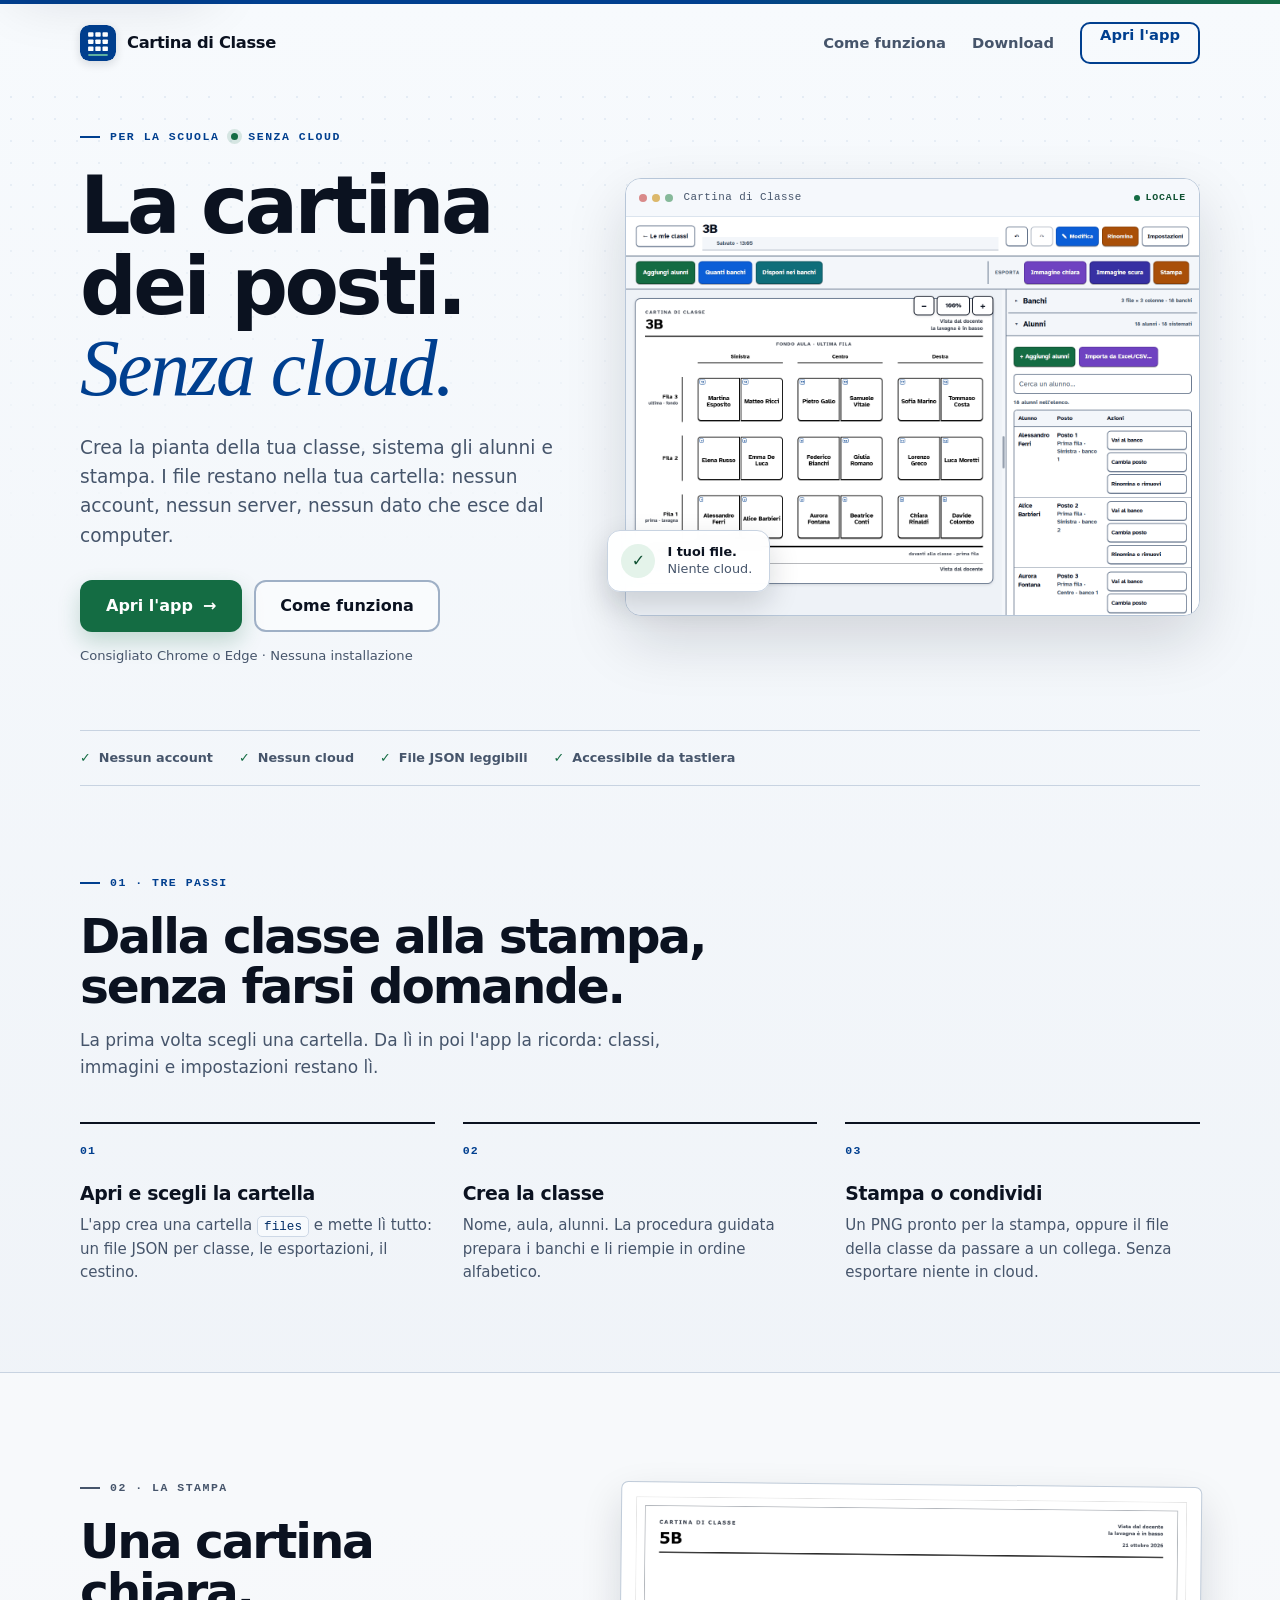
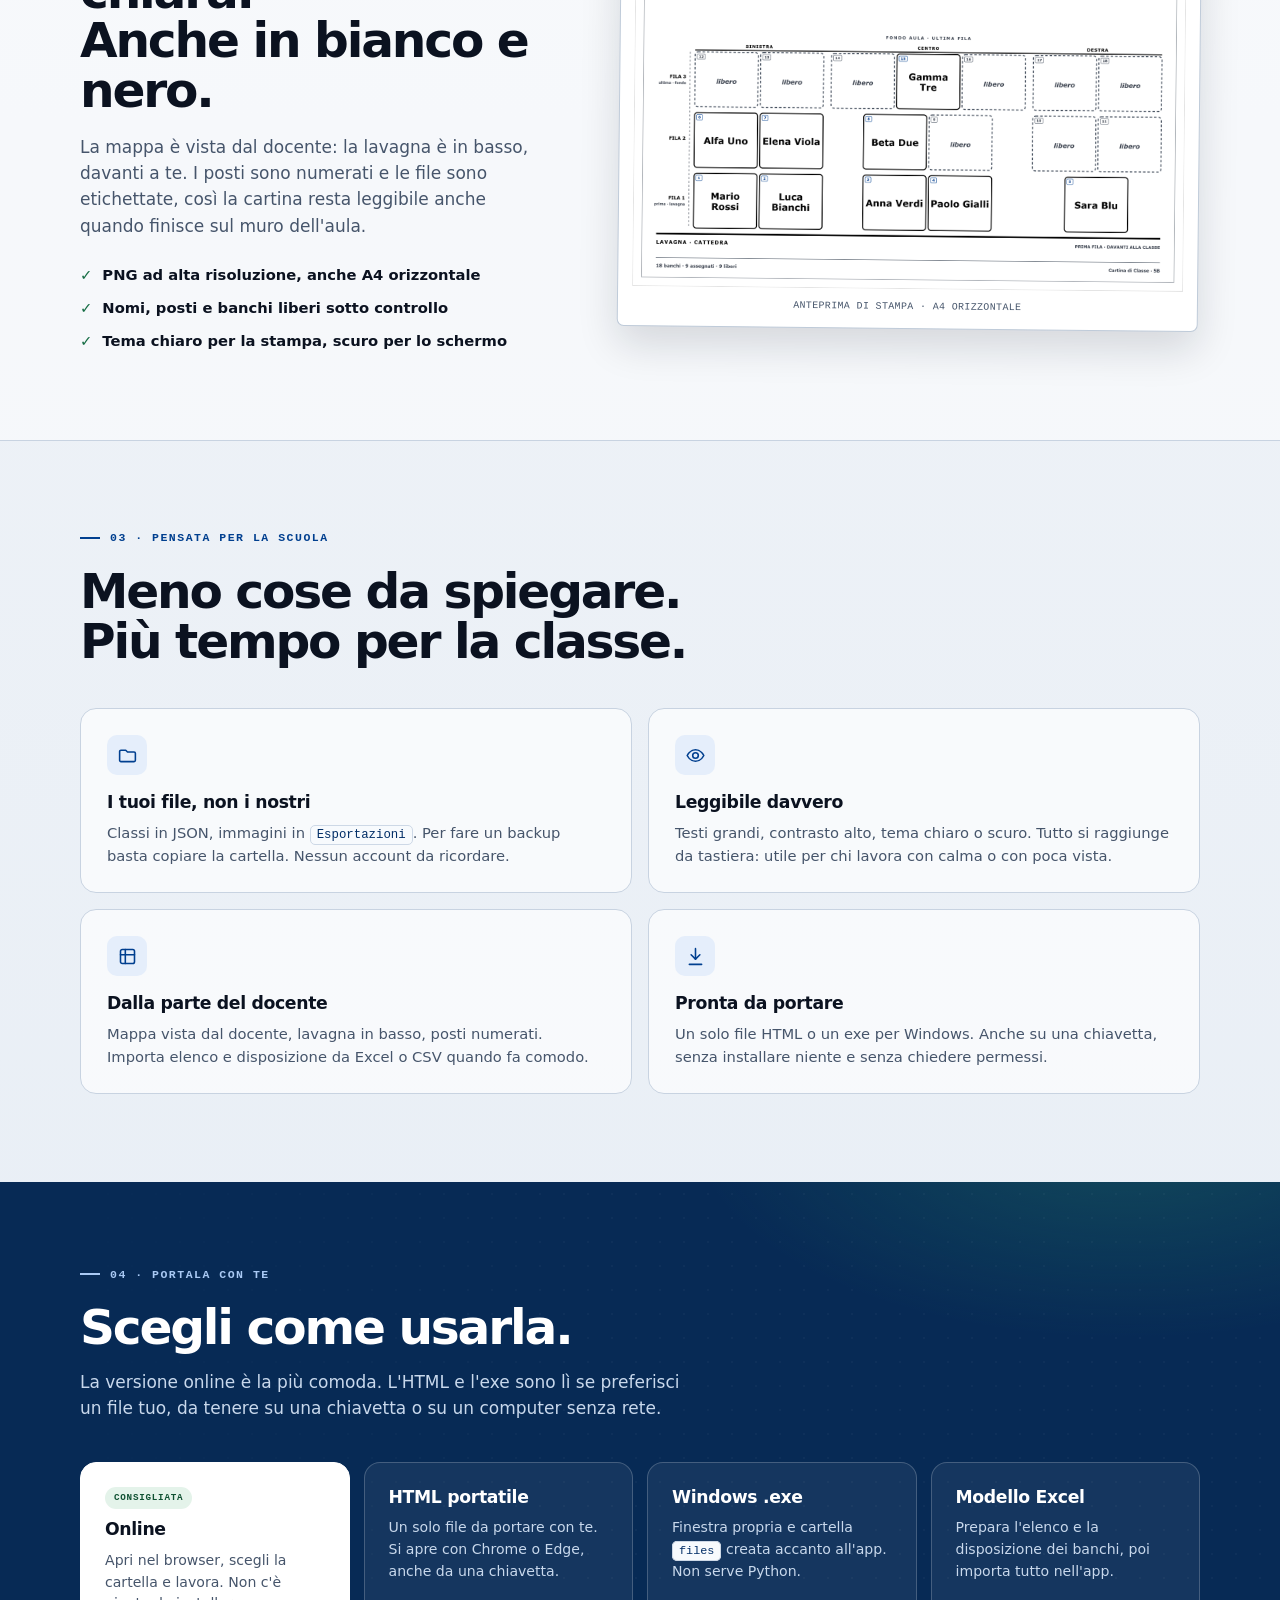
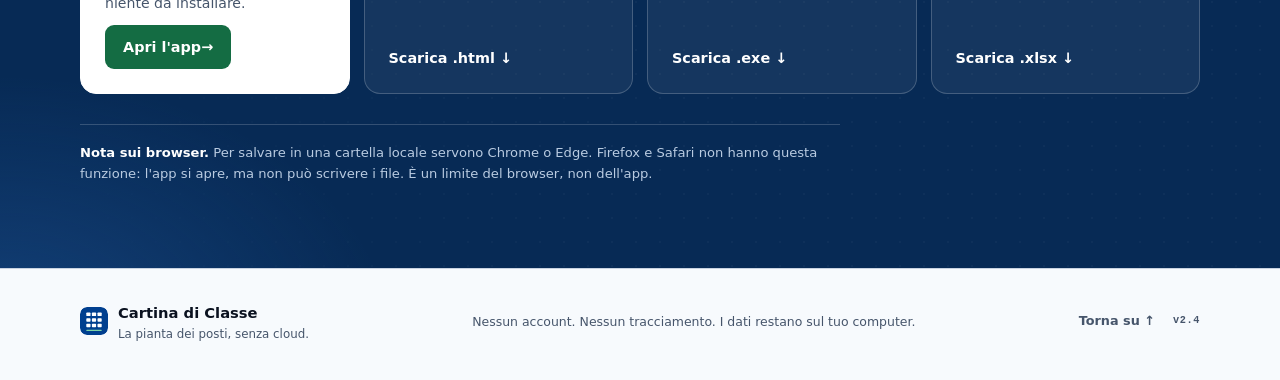
==== docs/index.html @ 6722daa5 "Cartina di Classe 2.4: repo pronta per GitHub Pages" ====
<!doctype html>
<html lang="it">
<head>
<meta charset="utf-8">
<meta name="viewport" content="width=device-width, initial-scale=1">
<title>Cartina di Classe — la pianta dei posti, senza cloud</title>
<meta name="description" content="Crea la cartina dei posti della tua classe, sistema gli alunni e stampa. I file restano nella tua cartella: nessun account, nessun cloud.">
<meta name="theme-color" content="#eef2f7">
<link rel="icon" href="./icona.png">
<style>
  :root {
    --ink: #0b1220;
    --muted: #46556b;
    --blue: #003f8f;
    --blue-dark: #002d66;
    --green: #146c43;
    --green-dark: #0f5132;
    --bg: #eef2f7;
    --paper: #fffdf8;
    --line: #c8d3e1;
    --line-dark: #9fb0c6;
    --navy: #072a55;
    --radius: 16px;
    --font: "Atkinson Hyperlegible", "Segoe UI", system-ui, -apple-system, sans-serif;
    --mono: "Cascadia Mono", Consolas, "Courier New", monospace;
    --shadow: 0 24px 60px rgba(11, 18, 32, .15);
  }

  * { box-sizing: border-box; }
  html { scroll-behavior: smooth; }
  body {
    margin: 0;
    color: var(--ink);
    background:
      radial-gradient(900px 520px at 88% -12%, rgba(0, 63, 143, .11), transparent 62%),
      linear-gradient(180deg, #f7fafd 0%, var(--bg) 48%, #e6edf5 100%);
    font-family: var(--font);
    font-size: 17px;
    line-height: 1.55;
    overflow-x: hidden;
    -webkit-font-smoothing: antialiased;
  }
  body::before {
    content: "";
    position: fixed;
    inset: 0 0 auto;
    height: 4px;
    background: linear-gradient(90deg, var(--blue) 0%, var(--blue) 55%, var(--green) 100%);
    z-index: 20;
  }
  ::selection { background: #cfe1ff; }
  a { color: var(--blue); }
  img { max-width: 100%; height: auto; }
  p, h1, h2, h3, figure { margin: 0; }
  h1, h2, h3 { text-wrap: balance; }
  h1, h2 { letter-spacing: -.045em; line-height: 1.02; }
  h3 { letter-spacing: -.02em; line-height: 1.2; }
  .wrap { width: min(1120px, calc(100% - 44px)); margin: 0 auto; }
  .skip {
    position: absolute;
    left: 16px;
    top: -80px;
    z-index: 30;
    padding: 12px 18px;
    border-radius: 8px;
    background: #fff;
    color: var(--ink);
    font-weight: 800;
    box-shadow: var(--shadow);
  }
  .skip:focus { top: 16px; }
  :focus-visible { outline: 3px solid #005fcc; outline-offset: 3px; }

  /* Header ----------------------------------------------------------- */
  .site-header {
    display: flex;
    align-items: center;
    justify-content: space-between;
    gap: 24px;
    padding: 22px 0;
  }
  .brand {
    display: inline-flex;
    align-items: center;
    gap: 11px;
    color: var(--ink);
    text-decoration: none;
    font-weight: 800;
    letter-spacing: -.02em;
  }
  .brand-mark {
    display: block;
    width: 36px;
    height: 36px;
    flex: 0 0 auto;
    overflow: hidden;
    border-radius: 9px;
    box-shadow: 0 3px 10px rgba(11, 18, 32, .14);
  }
  .brand-mark svg { display: block; width: 100%; height: 100%; }
  .brand-mark--small { width: 28px; height: 28px; border-radius: 7px; box-shadow: none; }
  .brand span { font-size: 1.02rem; }
  .nav {
    display: flex;
    align-items: center;
    gap: 26px;
    margin-left: auto;
  }
  .nav a {
    color: var(--muted);
    text-decoration: none;
    font-size: .92rem;
    font-weight: 700;
  }
  .nav a:hover { color: var(--ink); }
  .nav .header-cta {
    min-height: 42px;
    padding: 0 18px;
    border: 2px solid var(--blue);
    border-radius: 10px;
    color: var(--blue);
  }
  .nav .header-cta:hover { background: var(--blue); color: #fff; }

  /* Hero ------------------------------------------------------------- */
  .hero {
    position: relative;
    overflow: hidden;
    padding: 42px 0 64px;
  }
  .hero::before {
    content: "";
    position: absolute;
    inset: 0;
    pointer-events: none;
    background-image: radial-gradient(rgba(0, 63, 143, .16) 1px, transparent 1px);
    background-size: 22px 22px;
    opacity: .45;
    -webkit-mask-image: linear-gradient(to bottom, #000 0%, transparent 78%);
    mask-image: linear-gradient(to bottom, #000 0%, transparent 78%);
  }
  .hero-grid {
    position: relative;
    display: grid;
    grid-template-columns: .92fr 1.08fr;
    gap: 56px;
    align-items: center;
  }
  .hero-grid > * { min-width: 0; }
  .kicker {
    display: flex;
    align-items: center;
    gap: 10px;
    margin-bottom: 20px;
    color: var(--blue);
    font-family: var(--mono);
    font-size: .72rem;
    font-weight: 700;
    letter-spacing: .13em;
    text-transform: uppercase;
  }
  .kicker::before {
    content: "";
    width: 20px;
    height: 2px;
    background: currentColor;
  }
  .kicker .live {
    width: 7px;
    height: 7px;
    margin-left: 2px;
    border-radius: 50%;
    background: var(--green);
    box-shadow: 0 0 0 4px rgba(20, 108, 67, .14);
  }
  h1 {
    max-width: 720px;
    font-size: clamp(3.1rem, 6.2vw, 5.5rem);
    font-weight: 800;
  }
  h1 em {
    color: var(--blue);
    font-family: Georgia, "Times New Roman", serif;
    font-style: italic;
    font-weight: 400;
    letter-spacing: -.03em;
  }
  .lead {
    max-width: 500px;
    margin-top: 24px;
    color: var(--muted);
    font-size: clamp(1.02rem, 1.5vw, 1.16rem);
    line-height: 1.58;
  }
  .cta-row {
    display: flex;
    flex-wrap: wrap;
    gap: 12px;
    margin-top: 30px;
  }
  .btn {
    display: inline-flex;
    align-items: center;
    justify-content: center;
    gap: 10px;
    min-height: 52px;
    padding: 0 24px;
    border: 2px solid transparent;
    border-radius: 12px;
    font-family: inherit;
    font-size: 1rem;
    font-weight: 800;
    text-decoration: none;
    transition: background .18s ease, border-color .18s ease, color .18s ease, transform .18s ease, box-shadow .18s ease;
  }
  .btn:hover { transform: translateY(-1px); }
  .btn-primary {
    background: var(--green);
    color: #fff;
    box-shadow: 0 10px 22px rgba(20, 108, 67, .22);
  }
  .btn-primary:hover { background: var(--green-dark); box-shadow: 0 12px 26px rgba(20, 108, 67, .28); }
  .btn-quiet {
    border-color: var(--line-dark);
    background: rgba(255, 255, 255, .52);
    color: var(--ink);
  }
  .btn-quiet:hover { border-color: var(--ink); background: #fff; }
  .btn-light {
    background: #fff;
    color: var(--blue);
    box-shadow: 0 10px 24px rgba(0, 0, 0, .16);
  }
  .btn-light:hover { background: #eaf2ff; }
  .micro {
    margin-top: 14px;
    color: var(--muted);
    font-size: .82rem;
  }

  .hero-visual { position: relative; min-width: 0; }
  .browser {
    overflow: hidden;
    min-width: 0;
    border: 1px solid #b7c6d8;
    border-radius: 16px;
    background: #fff;
    box-shadow: var(--shadow);
  }
  .browser-bar {
    display: flex;
    align-items: center;
    gap: 10px;
    min-height: 38px;
    padding: 0 13px;
    border-bottom: 1px solid #dbe4ee;
    background: #f5f8fc;
  }
  .dots { display: inline-flex; gap: 5px; }
  .dots i {
    display: block;
    width: 8px;
    height: 8px;
    border-radius: 50%;
    background: #c6d2e0;
  }
  .dots i:first-child { background: #d98a8a; }
  .dots i:nth-child(2) { background: #dcb86b; }
  .dots i:nth-child(3) { background: #86b99a; }
  .browser-title {
    color: var(--muted);
    font-family: var(--mono);
    font-size: .68rem;
    letter-spacing: .04em;
  }
  .browser-badge {
    display: inline-flex;
    align-items: center;
    gap: 6px;
    margin-left: auto;
    color: var(--green-dark);
    font-family: var(--mono);
    font-size: .62rem;
    font-weight: 700;
    letter-spacing: .08em;
    text-transform: uppercase;
  }
  .browser-badge::before {
    content: "";
    width: 6px;
    height: 6px;
    border-radius: 50%;
    background: var(--green);
  }
  .browser img { display: block; width: 100%; background: #eef2f7; }
  .float-card {
    position: absolute;
    left: -18px;
    bottom: 24px;
    display: flex;
    align-items: center;
    gap: 12px;
    padding: 13px 17px 13px 13px;
    border: 1px solid var(--line);
    border-radius: 13px;
    background: rgba(255, 255, 255, .96);
    box-shadow: 0 12px 30px rgba(11, 18, 32, .16);
    color: var(--muted);
    font-size: .8rem;
    line-height: 1.3;
    backdrop-filter: blur(6px);
  }
  .float-card strong { color: var(--ink); }
  .float-icon {
    display: grid;
    place-items: center;
    width: 34px;
    height: 34px;
    flex: 0 0 auto;
    border-radius: 50%;
    background: #e4f3ea;
    color: var(--green-dark);
    font-size: 1rem;
    font-weight: 900;
  }

  /* Trust strip ------------------------------------------------------ */
  .trust {
    display: flex;
    flex-wrap: wrap;
    gap: 10px 26px;
    padding: 17px 0;
    border-top: 1px solid var(--line);
    border-bottom: 1px solid var(--line);
    color: var(--muted);
    font-size: .8rem;
    font-weight: 700;
  }
  .trust span { display: inline-flex; align-items: center; gap: 8px; }
  .trust span::before {
    content: "✓";
    color: var(--green);
    font-weight: 900;
  }

  /* Sections --------------------------------------------------------- */
  .section { padding: 88px 0; }
  .section-head { max-width: 760px; margin-bottom: 42px; }
  h2 { font-size: clamp(2rem, 3.8vw, 3.3rem); font-weight: 800; }
  .section-head p:not(.kicker) {
    max-width: 620px;
    margin-top: 16px;
    color: var(--muted);
  }

  .steps {
    display: grid;
    grid-template-columns: repeat(3, 1fr);
    gap: 28px;
  }
  .step {
    padding-top: 18px;
    border-top: 2px solid var(--ink);
  }
  .step-num {
    display: block;
    margin-bottom: 22px;
    color: var(--blue);
    font-family: var(--mono);
    font-size: .72rem;
    font-weight: 700;
    letter-spacing: .1em;
  }
  .step h3 { font-size: 1.18rem; }
  .step p { margin-top: 10px; color: var(--muted); font-size: .94rem; }
  code {
    padding: 2px 6px;
    border: 1px solid #cdd8e6;
    border-radius: 5px;
    background: #f7fafd;
    color: var(--blue-dark);
    font-family: var(--mono);
    font-size: .84em;
  }

  .print-section {
    border-top: 1px solid var(--line);
    border-bottom: 1px solid var(--line);
    background: rgba(255, 255, 255, .5);
  }
  .print-grid {
    display: grid;
    grid-template-columns: .9fr 1.1fr;
    gap: 64px;
    align-items: center;
  }
  .print-grid > * { min-width: 0; }
  .print-copy p { max-width: 480px; margin-top: 18px; color: var(--muted); }
  .checks {
    display: grid;
    gap: 10px;
    margin: 25px 0 0;
    padding: 0;
    list-style: none;
    color: var(--ink);
    font-size: .92rem;
    font-weight: 700;
  }
  .checks li { display: flex; gap: 10px; align-items: baseline; }
  .checks li::before {
    content: "✓";
    color: var(--green);
    font-weight: 900;
  }
  .print-paper {
    padding: 14px;
    border: 1px solid #bfcbd9;
    border-radius: 7px;
    background: #fff;
    box-shadow: 0 18px 40px rgba(11, 18, 32, .14);
    transform: rotate(.6deg);
    transition: transform .25s ease;
  }
  .print-paper:hover { transform: rotate(0); }
  .print-paper img {
    display: block;
    width: 100%;
    border: 1px solid #e4e4e4;
    background: #fff;
  }
  .print-paper figcaption {
    margin-top: 10px;
    color: var(--muted);
    font-family: var(--mono);
    font-size: .62rem;
    letter-spacing: .04em;
    text-align: center;
    text-transform: uppercase;
  }

  .features { background: transparent; }
  .feature-grid {
    display: grid;
    grid-template-columns: repeat(2, 1fr);
    gap: 16px;
  }
  .feature {
    padding: 26px 26px 24px;
    border: 1px solid var(--line);
    border-radius: var(--radius);
    background: rgba(255, 255, 255, .66);
    transition: transform .18s ease, box-shadow .18s ease, background .18s ease;
  }
  .feature:hover {
    transform: translateY(-2px);
    background: #fff;
    box-shadow: 0 12px 28px rgba(11, 18, 32, .09);
  }
  .feature-icon {
    display: grid;
    place-items: center;
    width: 40px;
    height: 40px;
    margin-bottom: 17px;
    border-radius: 10px;
    background: #e5eefb;
    color: var(--blue);
  }
  .feature-icon svg { width: 21px; height: 21px; }
  .feature h3 { font-size: 1.08rem; }
  .feature p { margin-top: 9px; color: var(--muted); font-size: .92rem; }

  /* Download --------------------------------------------------------- */
  .download {
    position: relative;
    overflow: hidden;
    padding: 84px 0;
    background:
      radial-gradient(700px 340px at 88% -8%, rgba(46, 158, 107, .28), transparent 62%),
      radial-gradient(600px 400px at 0% 110%, rgba(43, 108, 190, .34), transparent 65%),
      var(--navy);
    color: #fff;
  }
  .download::after {
    content: "";
    position: absolute;
    inset: 0;
    pointer-events: none;
    background-image: radial-gradient(rgba(255, 255, 255, .12) 1px, transparent 1px);
    background-size: 24px 24px;
    opacity: .25;
    -webkit-mask-image: linear-gradient(90deg, transparent, #000 45%, #000);
    mask-image: linear-gradient(90deg, transparent, #000 45%, #000);
  }
  .download .wrap { position: relative; z-index: 1; }
  .kicker.light { color: #a9c9f4; }
  .download h2 { max-width: 700px; color: #fff; }
  .download-lead {
    max-width: 610px;
    margin-top: 16px;
    color: #c8d8ec;
  }
  .download-grid {
    display: grid;
    grid-template-columns: repeat(4, 1fr);
    gap: 14px;
    margin-top: 40px;
  }
  .download-card {
    display: flex;
    flex-direction: column;
    gap: 10px;
    min-width: 0;
    min-height: 225px;
    padding: 24px;
    border: 1px solid rgba(255, 255, 255, .2);
    border-radius: var(--radius);
    background: rgba(255, 255, 255, .06);
  }
  .download-card h3 { font-size: 1.08rem; }
  .download-card p { color: #c8d8ec; font-size: .88rem; }
  .download-card .card-link {
    margin-top: auto;
    padding-top: 14px;
    color: #fff;
    font-weight: 800;
    text-decoration: none;
    font-size: .9rem;
  }
  .download-card .card-link:hover { text-decoration: underline; text-underline-offset: 3px; }
  .download-card--primary {
    border-color: #fff;
    background: #fff;
    color: var(--ink);
  }
  .download-card--primary p { color: var(--muted); }
  .download-card--primary .card-link {
    display: inline-flex;
    align-items: center;
    justify-content: center;
    align-self: flex-start;
    min-height: 44px;
    padding: 0 18px;
    border-radius: 9px;
    background: var(--green);
    color: #fff;
    text-decoration: none;
  }
  .download-card--primary .card-link:hover { background: var(--green-dark); text-decoration: none; }
  .tag {
    align-self: flex-start;
    padding: 4px 9px;
    border-radius: 999px;
    background: #e4f3ea;
    color: var(--green-dark);
    font-family: var(--mono);
    font-size: .58rem;
    font-weight: 700;
    letter-spacing: .08em;
    text-transform: uppercase;
  }
  .browser-note {
    max-width: 760px;
    margin-top: 30px;
    padding-top: 18px;
    border-top: 1px solid rgba(255, 255, 255, .18);
    color: #b9cbe1;
    font-size: .82rem;
  }
  .browser-note strong { color: #fff; }
  .download :focus-visible { outline-color: #9cc8ff; }

  /* Footer ----------------------------------------------------------- */
  .site-footer {
    padding: 30px 0 36px;
    background: #f7fafd;
    border-top: 1px solid var(--line);
  }
  .footer-grid {
    display: flex;
    align-items: center;
    justify-content: space-between;
    gap: 22px;
  }
  .footer-grid > * { min-width: 0; }
  .footer-brand { display: flex; align-items: center; gap: 10px; }
  .footer-brand img { width: 28px; height: 28px; border-radius: 7px; }
  .footer-brand strong { font-size: .92rem; }
  .footer-brand small { display: block; color: var(--muted); font-size: .74rem; }
  .footer-copy { color: var(--muted); font-size: .78rem; text-align: center; }
  .footer-links { display: flex; align-items: center; gap: 18px; font-size: .8rem; font-weight: 700; }
  .footer-links a { color: var(--muted); text-decoration: none; }
  .footer-links a:hover { color: var(--ink); }
  .version {
    color: var(--muted);
    font-family: var(--mono);
    font-size: .64rem;
    letter-spacing: .06em;
    white-space: nowrap;
  }

  @media (max-width: 980px) {
    .hero-grid { grid-template-columns: 1fr; gap: 44px; }
    .hero-copy { max-width: 760px; }
    .hero-visual { max-width: 760px; }
    .lead { max-width: 640px; }
    .print-grid { grid-template-columns: 1fr; gap: 40px; }
    .print-copy p { max-width: 640px; }
    .print-paper { max-width: 720px; }
    .download-grid { grid-template-columns: repeat(2, 1fr); }
    .download-card { min-height: 200px; }
  }
  @media (max-width: 720px) {
    .wrap { width: min(100% - 30px, 1120px); }
    .site-header { padding: 16px 0; }
    .nav { gap: 14px; }
    .nav a:not(.header-cta) { display: none; }
    .nav .header-cta { min-height: 38px; padding: 0 13px; font-size: .82rem; }
    .hero { padding: 30px 0 46px; }
    .hero-grid { gap: 34px; }
    h1 { font-size: clamp(2.85rem, 13vw, 4rem); }
    .lead { font-size: 1rem; }
    .cta-row { flex-direction: column; align-items: stretch; }
    .btn { width: 100%; }
    .float-card { display: none; }
    .trust { gap: 8px 18px; font-size: .74rem; }
    .section { padding: 60px 0; }
    .section-head { margin-bottom: 30px; }
    .steps { grid-template-columns: 1fr; gap: 24px; }
    .step { padding-top: 14px; }
    .step-num { margin-bottom: 12px; }
    .print-grid { gap: 28px; }
    .print-paper { transform: none; }
    .feature-grid { grid-template-columns: 1fr; }
    .download { padding: 62px 0; }
    .download-grid { grid-template-columns: 1fr; }
    .download-card { min-height: 0; }
    .footer-grid { flex-direction: column; align-items: flex-start; gap: 16px; }
    .footer-copy { text-align: left; }
  }
  @media (prefers-reduced-motion: reduce) {
    html { scroll-behavior: auto; }
    *, *::before, *::after { transition: none !important; }
    .btn:hover, .feature:hover, .print-paper:hover { transform: none; }
  }
</style>
</head>
<body>
<a class="skip" href="#main">Vai al contenuto</a>

<header class="site-header wrap">
  <a class="brand" href="./" aria-label="Cartina di Classe, home">
    <span class="brand-mark" aria-hidden="true">
      <svg viewBox="0 0 40 40" role="img" focusable="false">
        <rect width="40" height="40" rx="10" fill="#003f8f"/>
        <g fill="#fff">
          <rect x="9" y="8" width="6" height="5" rx="1"/>
          <rect x="17" y="8" width="6" height="5" rx="1"/>
          <rect x="25" y="8" width="6" height="5" rx="1"/>
          <rect x="9" y="16" width="6" height="5" rx="1"/>
          <rect x="17" y="16" width="6" height="5" rx="1"/>
          <rect x="25" y="16" width="6" height="5" rx="1"/>
          <rect x="9" y="24" width="6" height="5" rx="1"/>
          <rect x="17" y="24" width="6" height="5" rx="1"/>
          <rect x="25" y="24" width="6" height="5" rx="1"/>
        </g>
        <rect x="9" y="32.5" width="22" height="1.8" rx=".9" fill="#7dd3a7"/>
      </svg>
    </span>
    <span>Cartina di Classe</span>
  </a>
  <nav class="nav" aria-label="Principale">
    <a href="#come-funziona">Come funziona</a>
    <a href="#download">Download</a>
    <a class="header-cta" href="./app.html">Apri l'app</a>
  </nav>
</header>

<main id="main">
  <section class="hero">
    <div class="wrap hero-grid">
      <div class="hero-copy">
        <p class="kicker">Per la scuola <span class="live" aria-hidden="true"></span> senza cloud</p>
        <h1>La cartina dei posti.<br><em>Senza cloud.</em></h1>
        <p class="lead">Crea la pianta della tua classe, sistema gli alunni e stampa. I file restano nella tua cartella: nessun account, nessun server, nessun dato che esce dal computer.</p>
        <div class="cta-row">
          <a class="btn btn-primary" href="./app.html">Apri l'app <span aria-hidden="true">→</span></a>
          <a class="btn btn-quiet" href="#come-funziona">Come funziona</a>
        </div>
        <p class="micro">Consigliato Chrome o Edge · Nessuna installazione</p>
      </div>

      <div class="hero-visual">
        <div class="browser">
          <div class="browser-bar">
            <span class="dots" aria-hidden="true"><i></i><i></i><i></i></span>
            <span class="browser-title">Cartina di Classe</span>
            <span class="browser-badge">locale</span>
          </div>
          <img src="./app.png" width="1440" height="1000" alt="Schermata dell'app: la mappa dei banchi di una classe con l'elenco degli alunni a destra.">
        </div>
        <div class="float-card">
          <span class="float-icon" aria-hidden="true">✓</span>
          <span><strong>I tuoi file.</strong><br>Niente cloud.</span>
        </div>
      </div>
    </div>
  </section>

  <div class="wrap">
    <div class="trust" aria-label="Caratteristiche principali">
      <span>Nessun account</span>
      <span>Nessun cloud</span>
      <span>File JSON leggibili</span>
      <span>Accessibile da tastiera</span>
    </div>
  </div>

  <section class="section" id="come-funziona">
    <div class="wrap">
      <div class="section-head">
        <p class="kicker">01 · Tre passi</p>
        <h2>Dalla classe alla stampa,<br>senza farsi domande.</h2>
        <p>La prima volta scegli una cartella. Da lì in poi l'app la ricorda: classi, immagini e impostazioni restano lì.</p>
      </div>
      <div class="steps">
        <article class="step">
          <span class="step-num" aria-hidden="true">01</span>
          <h3>Apri e scegli la cartella</h3>
          <p>L'app crea una cartella <code>files</code> e mette lì tutto: un file JSON per classe, le esportazioni, il cestino.</p>
        </article>
        <article class="step">
          <span class="step-num" aria-hidden="true">02</span>
          <h3>Crea la classe</h3>
          <p>Nome, aula, alunni. La procedura guidata prepara i banchi e li riempie in ordine alfabetico.</p>
        </article>
        <article class="step">
          <span class="step-num" aria-hidden="true">03</span>
          <h3>Stampa o condividi</h3>
          <p>Un PNG pronto per la stampa, oppure il file della classe da passare a un collega. Senza esportare niente in cloud.</p>
        </article>
      </div>
    </div>
  </section>

  <section class="section print-section">
    <div class="wrap print-grid">
      <div class="print-copy">
        <p class="kicker">02 · La stampa</p>
        <h2>Una cartina chiara.<br>Anche in bianco e nero.</h2>
        <p>La mappa è vista dal docente: la lavagna è in basso, davanti a te. I posti sono numerati e le file sono etichettate, così la cartina resta leggibile anche quando finisce sul muro dell'aula.</p>
        <ul class="checks">
          <li>PNG ad alta risoluzione, anche A4 orizzontale</li>
          <li>Nomi, posti e banchi liberi sotto controllo</li>
          <li>Tema chiaro per la stampa, scuro per lo schermo</li>
        </ul>
      </div>
      <figure class="print-paper">
        <img src="./anteprima-web.png" width="1400" height="990" loading="eager" decoding="async" alt="Esempio di cartina di classe stampata: banchi numerati, file e lavagna in basso.">
        <figcaption>Anteprima di stampa · A4 orizzontale</figcaption>
      </figure>
    </div>
  </section>

  <section class="section features">
    <div class="wrap">
      <div class="section-head">
        <p class="kicker">03 · Pensata per la scuola</p>
        <h2>Meno cose da spiegare.<br>Più tempo per la classe.</h2>
      </div>
      <div class="feature-grid">
        <article class="feature">
          <span class="feature-icon" aria-hidden="true">
            <svg viewBox="0 0 24 24" fill="none" stroke="currentColor" stroke-width="1.8" stroke-linecap="round" stroke-linejoin="round"><path d="M3 7.5A1.5 1.5 0 0 1 4.5 6H10l2 2h7.5A1.5 1.5 0 0 1 21 9.5v8A1.5 1.5 0 0 1 19.5 19h-15A1.5 1.5 0 0 1 3 17.5Z"/></svg>
          </span>
          <h3>I tuoi file, non i nostri</h3>
          <p>Classi in JSON, immagini in <code>Esportazioni</code>. Per fare un backup basta copiare la cartella. Nessun account da ricordare.</p>
        </article>
        <article class="feature">
          <span class="feature-icon" aria-hidden="true">
            <svg viewBox="0 0 24 24" fill="none" stroke="currentColor" stroke-width="1.8" stroke-linecap="round" stroke-linejoin="round"><circle cx="12" cy="12" r="3.2"/><path d="M2.5 12S6 5.5 12 5.5 21.5 12 21.5 12 18 18.5 12 18.5 2.5 12 2.5 12Z"/></svg>
          </span>
          <h3>Leggibile davvero</h3>
          <p>Testi grandi, contrasto alto, tema chiaro o scuro. Tutto si raggiunge da tastiera: utile per chi lavora con calma o con poca vista.</p>
        </article>
        <article class="feature">
          <span class="feature-icon" aria-hidden="true">
            <svg viewBox="0 0 24 24" fill="none" stroke="currentColor" stroke-width="1.8" stroke-linecap="round" stroke-linejoin="round"><rect x="4" y="4" width="16" height="16" rx="2"/><path d="M9.5 4v16M4 10h16"/></svg>
          </span>
          <h3>Dalla parte del docente</h3>
          <p>Mappa vista dal docente, lavagna in basso, posti numerati. Importa elenco e disposizione da Excel o CSV quando fa comodo.</p>
        </article>
        <article class="feature">
          <span class="feature-icon" aria-hidden="true">
            <svg viewBox="0 0 24 24" fill="none" stroke="currentColor" stroke-width="1.8" stroke-linecap="round" stroke-linejoin="round"><path d="M12 3v12"/><path d="m7 10 5 5 5-5"/><path d="M5 21h14"/></svg>
          </span>
          <h3>Pronta da portare</h3>
          <p>Un solo file HTML o un exe per Windows. Anche su una chiavetta, senza installare niente e senza chiedere permessi.</p>
        </article>
      </div>
    </div>
  </section>

  <section class="download" id="download">
    <div class="wrap">
      <p class="kicker light">04 · Portala con te</p>
      <h2>Scegli come usarla.</h2>
      <p class="download-lead">La versione online è la più comoda. L'HTML e l'exe sono lì se preferisci un file tuo, da tenere su una chiavetta o su un computer senza rete.</p>
      <div class="download-grid">
        <article class="download-card download-card--primary">
          <span class="tag">Consigliata</span>
          <h3>Online</h3>
          <p>Apri nel browser, scegli la cartella e lavora. Non c'è niente da installare.</p>
          <a class="card-link" href="./app.html">Apri l'app <span aria-hidden="true">→</span></a>
        </article>
        <article class="download-card">
          <h3>HTML portatile</h3>
          <p>Un solo file da portare con te. Si apre con Chrome o Edge, anche da una chiavetta.</p>
          <a class="card-link" href="./app.html" download="Cartina-di-Classe.html">Scarica .html <span aria-hidden="true">↓</span></a>
        </article>
        <article class="download-card">
          <h3>Windows .exe</h3>
          <p>Finestra propria e cartella <code>files</code> creata accanto all'app. Non serve Python.</p>
          <a class="card-link" href="./CartinaDiClasse.exe" download>Scarica .exe <span aria-hidden="true">↓</span></a>
        </article>
        <article class="download-card">
          <h3>Modello Excel</h3>
          <p>Prepara l'elenco e la disposizione dei banchi, poi importa tutto nell'app.</p>
          <a class="card-link" href="./Modello_Planimetria_Classi.xlsx" download>Scarica .xlsx <span aria-hidden="true">↓</span></a>
        </article>
      </div>
      <p class="browser-note"><strong>Nota sui browser.</strong> Per salvare in una cartella locale servono Chrome o Edge. Firefox e Safari non hanno questa funzione: l'app si apre, ma non può scrivere i file. È un limite del browser, non dell'app.</p>
    </div>
  </section>
</main>

<footer class="site-footer">
  <div class="wrap footer-grid">
    <div class="footer-brand">
      <span class="brand-mark brand-mark--small" aria-hidden="true">
        <svg viewBox="0 0 40 40" role="img" focusable="false">
          <rect width="40" height="40" rx="10" fill="#003f8f"/>
          <g fill="#fff">
            <rect x="9" y="8" width="6" height="5" rx="1"/>
            <rect x="17" y="8" width="6" height="5" rx="1"/>
            <rect x="25" y="8" width="6" height="5" rx="1"/>
            <rect x="9" y="16" width="6" height="5" rx="1"/>
            <rect x="17" y="16" width="6" height="5" rx="1"/>
            <rect x="25" y="16" width="6" height="5" rx="1"/>
            <rect x="9" y="24" width="6" height="5" rx="1"/>
            <rect x="17" y="24" width="6" height="5" rx="1"/>
            <rect x="25" y="24" width="6" height="5" rx="1"/>
          </g>
          <rect x="9" y="32.5" width="22" height="1.8" rx=".9" fill="#7dd3a7"/>
        </svg>
      </span>
      <span><strong>Cartina di Classe</strong><small>La pianta dei posti, senza cloud.</small></span>
    </div>
    <p class="footer-copy">Nessun account. Nessun tracciamento. I dati restano sul tuo computer.</p>
    <div class="footer-links">
      <a id="guide-link" href="#" hidden>Guida</a>
      <a id="github-link" href="#" hidden>GitHub ↗</a>
      <a href="#main">Torna su ↑</a>
      <span class="version">v2.4</span>
    </div>
  </div>
</footer>

<script>
  (function () {
    var match = /^([^.]+)\.github\.io$/i.exec(location.hostname);
    if (!match) return;
    var user = match[1];
    var parts = location.pathname.split('/').filter(Boolean);
    var repo = parts.length ? parts[0] : user + '.github.io';
    var base = 'https://github.com/' + user + '/' + repo;
    var github = document.getElementById('github-link');
    var guide = document.getElementById('guide-link');
    if (github) { github.href = base; github.hidden = false; }
    if (guide) { guide.href = base + '/blob/main/GUIDA.md'; guide.hidden = false; }
  })();
</script>
</body>
</html>
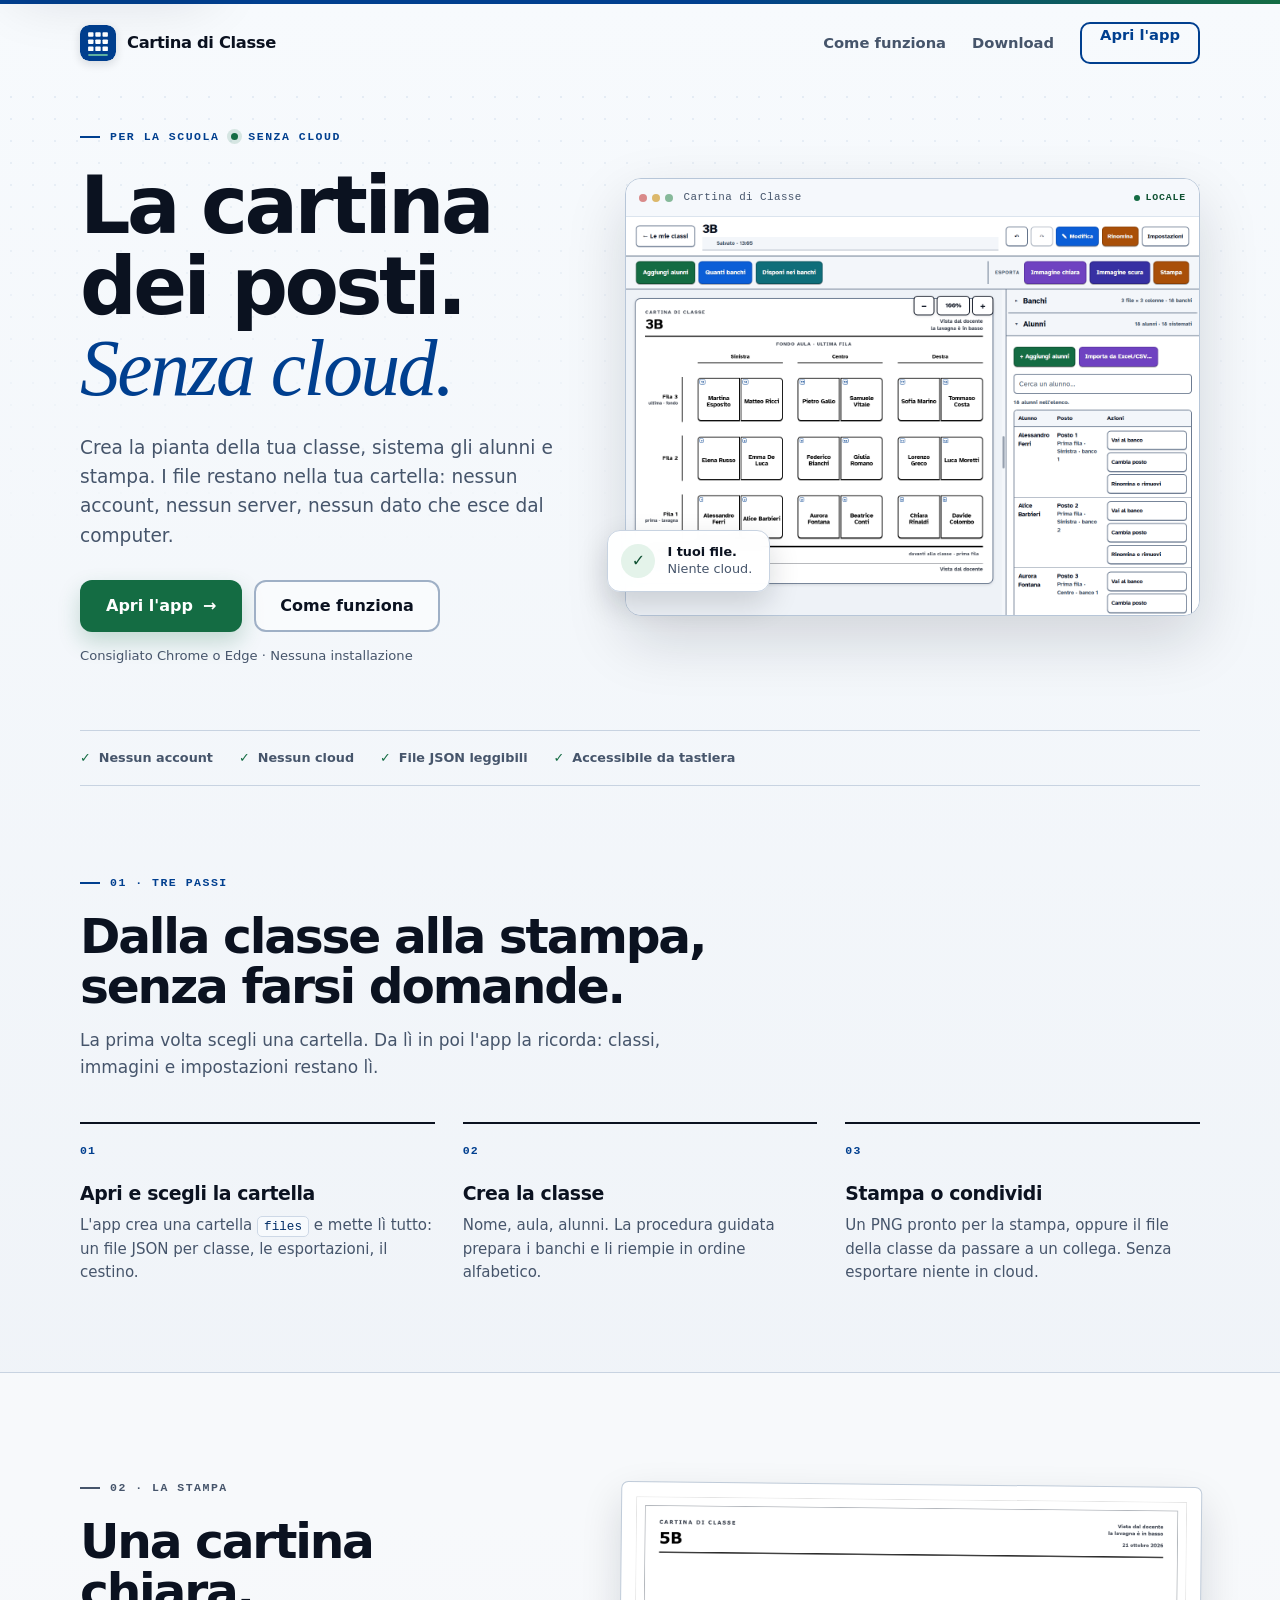
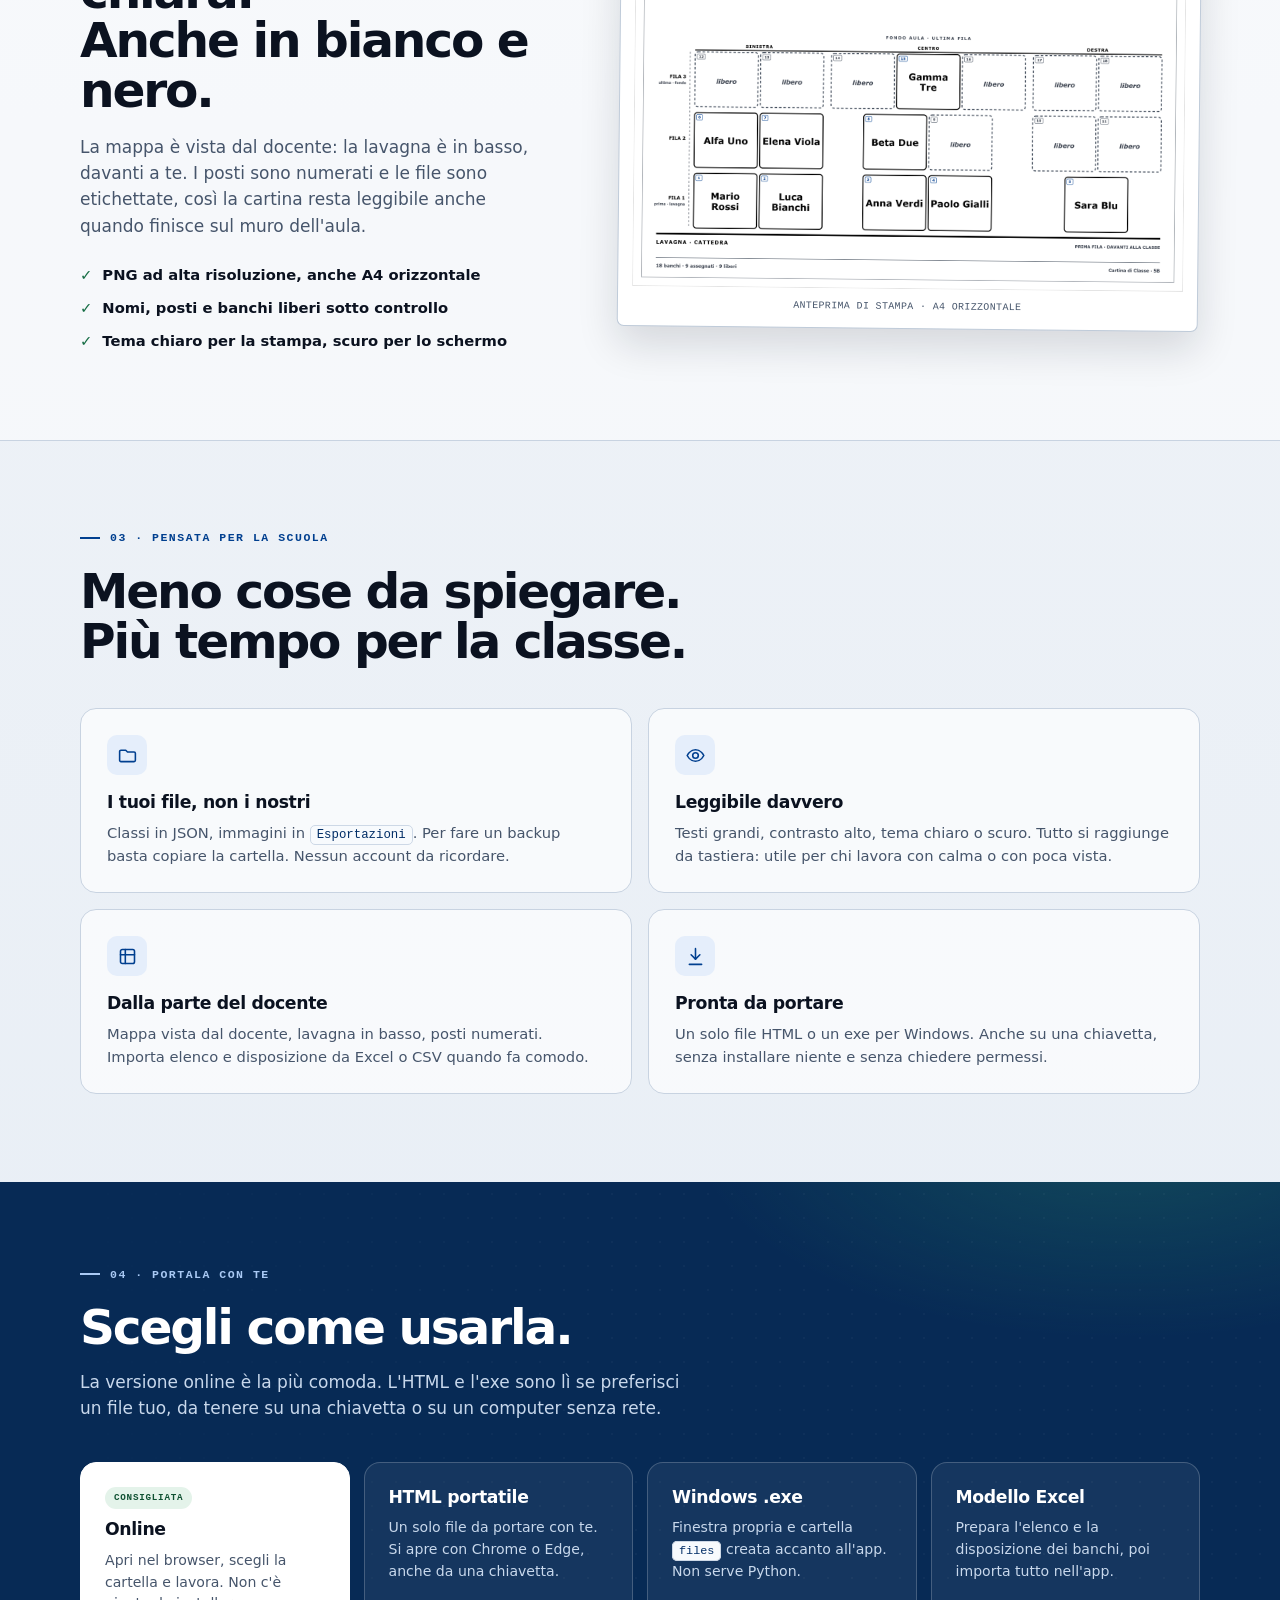
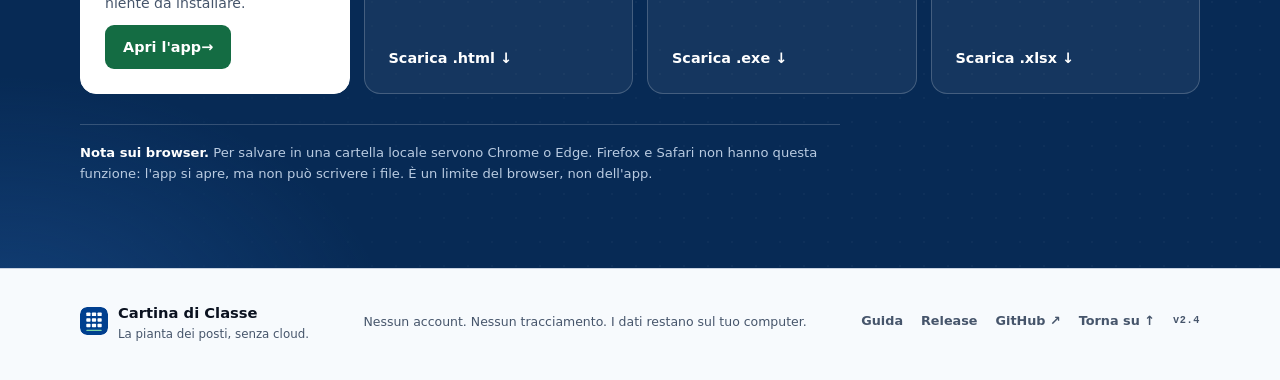
==== commit b8f59924: "Allinea release workflow, link del footer e binario docs" ====
--- a/docs/index.html
+++ b/docs/index.html
@@ -858,8 +858,9 @@
     </div>
     <p class="footer-copy">Nessun account. Nessun tracciamento. I dati restano sul tuo computer.</p>
     <div class="footer-links">
-      <a id="guide-link" href="#" hidden>Guida</a>
-      <a id="github-link" href="#" hidden>GitHub ↗</a>
+      <a id="guide-link" href="https://github.com/gab2412/Mappatura_classi/blob/main/GUIDA.md">Guida</a>
+      <a id="releases-link" href="https://github.com/gab2412/Mappatura_classi/releases">Release</a>
+      <a id="github-link" href="https://github.com/gab2412/Mappatura_classi">GitHub ↗</a>
       <a href="#main">Torna su ↑</a>
       <span class="version">v2.4</span>
     </div>
@@ -876,8 +877,10 @@
     var base = 'https://github.com/' + user + '/' + repo;
     var github = document.getElementById('github-link');
     var guide = document.getElementById('guide-link');
-    if (github) { github.href = base; github.hidden = false; }
-    if (guide) { guide.href = base + '/blob/main/GUIDA.md'; guide.hidden = false; }
+    var releases = document.getElementById('releases-link');
+    if (github) { github.href = base; }
+    if (guide) { guide.href = base + '/blob/main/GUIDA.md'; }
+    if (releases) { releases.href = base + '/releases'; }
   })();
 </script>
 </body>
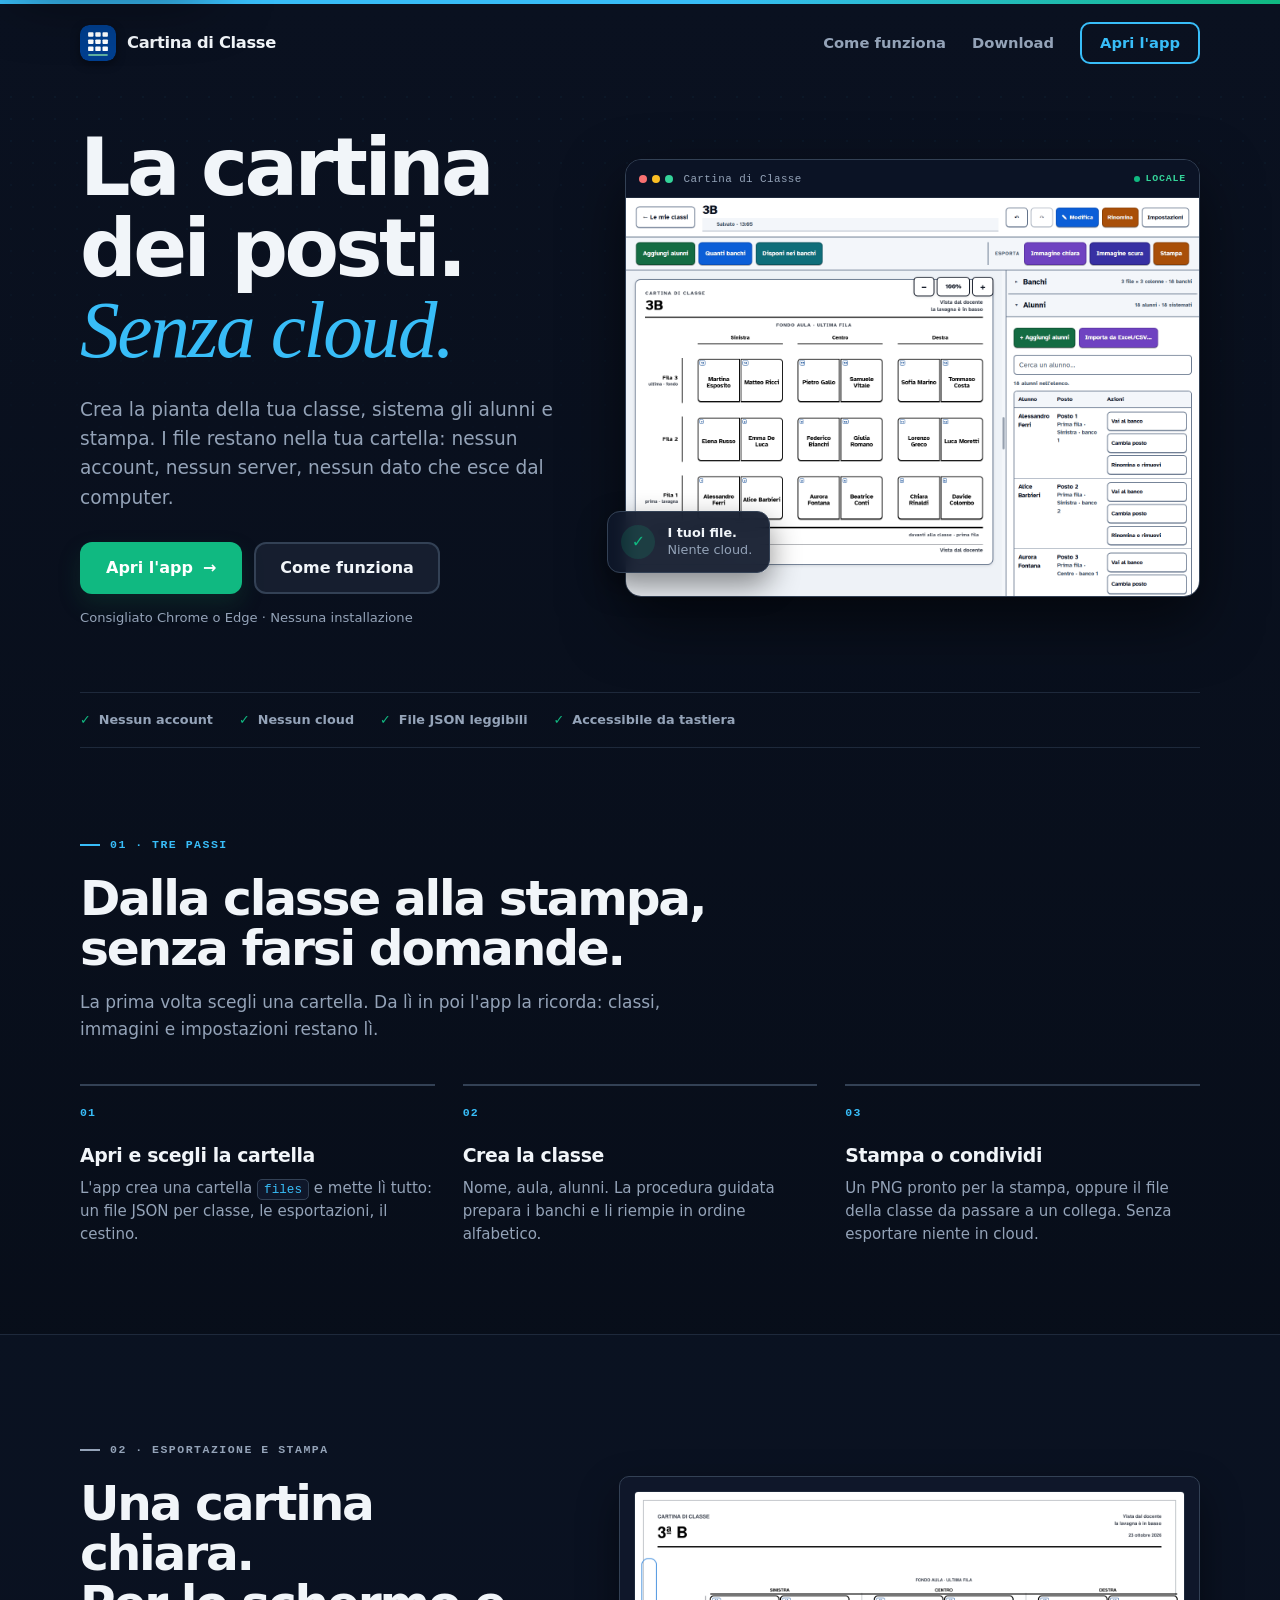
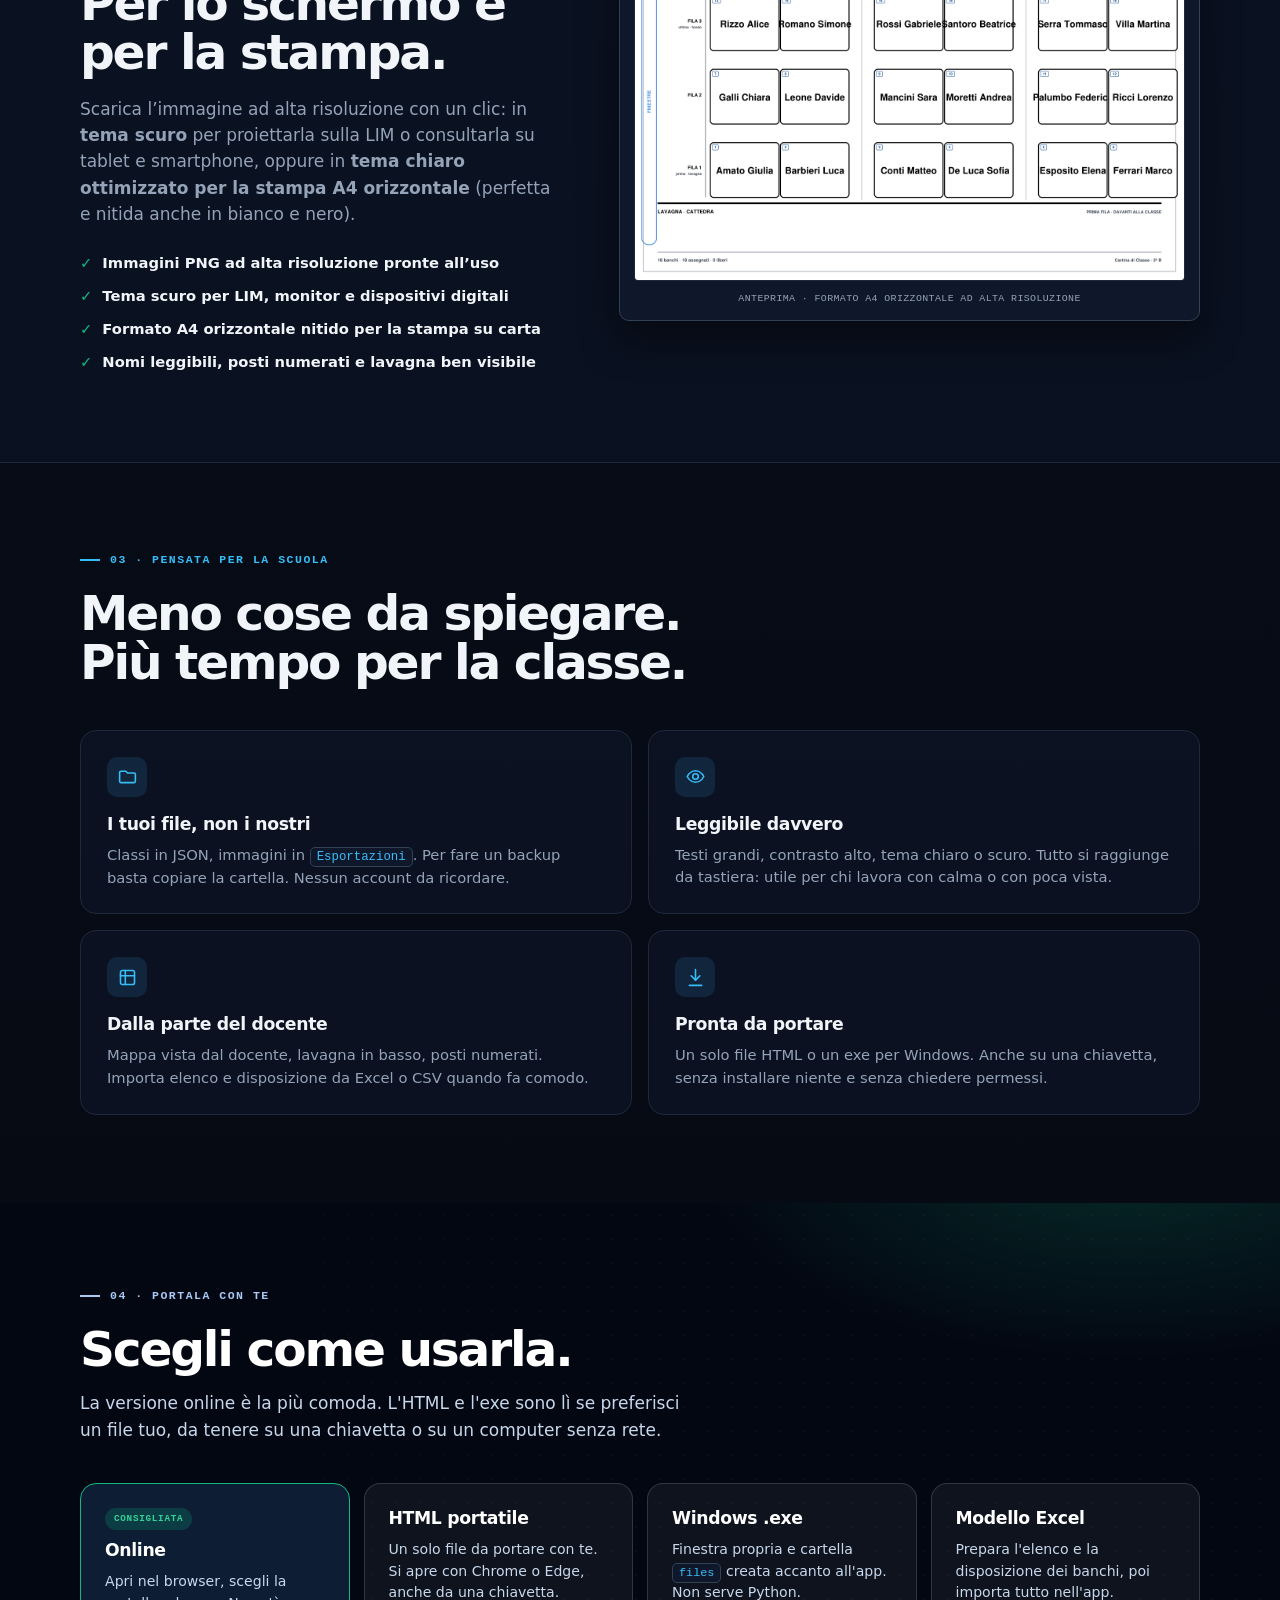
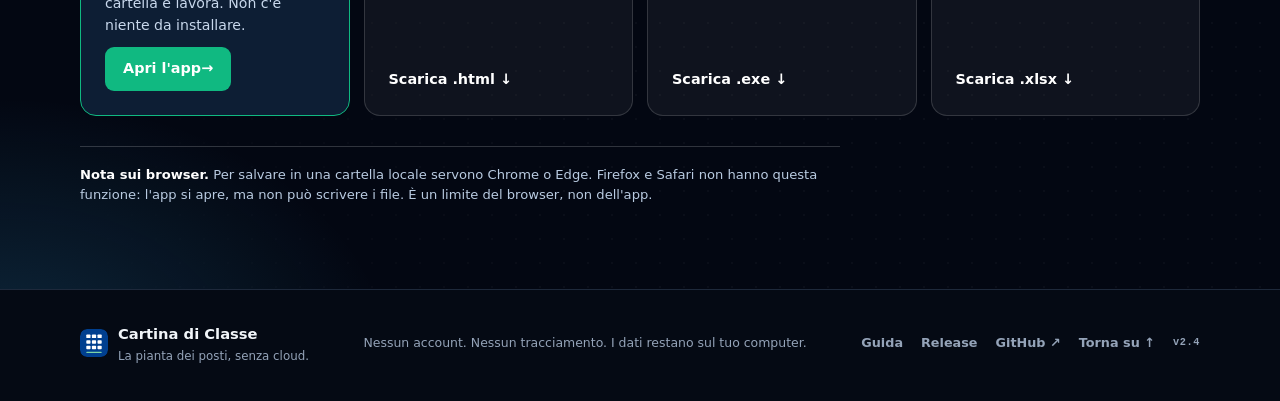
==== commit ae38a379: "Refactor landing in dark mode, dim disabled buttons, center export preview, update README" ====
--- a/docs/index.html
+++ b/docs/index.html
@@ -5,25 +5,25 @@
 <meta name="viewport" content="width=device-width, initial-scale=1">
 <title>Cartina di Classe — la pianta dei posti, senza cloud</title>
 <meta name="description" content="Crea la cartina dei posti della tua classe, sistema gli alunni e stampa. I file restano nella tua cartella: nessun account, nessun cloud.">
-<meta name="theme-color" content="#eef2f7">
+<meta name="theme-color" content="#070d18">
 <link rel="icon" href="./icona.png">
 <style>
   :root {
-    --ink: #0b1220;
-    --muted: #46556b;
-    --blue: #003f8f;
-    --blue-dark: #002d66;
-    --green: #146c43;
-    --green-dark: #0f5132;
-    --bg: #eef2f7;
-    --paper: #fffdf8;
-    --line: #c8d3e1;
-    --line-dark: #9fb0c6;
-    --navy: #072a55;
+    --ink: #f1f5f9;
+    --muted: #94a3b8;
+    --blue: #38bdf8;
+    --blue-dark: #0284c7;
+    --green: #10b981;
+    --green-dark: #059669;
+    --bg: #070d18;
+    --paper: #0f172a;
+    --line: #1e293b;
+    --line-dark: #334155;
+    --navy: #030712;
     --radius: 16px;
     --font: "Atkinson Hyperlegible", "Segoe UI", system-ui, -apple-system, sans-serif;
     --mono: "Cascadia Mono", Consolas, "Courier New", monospace;
-    --shadow: 0 24px 60px rgba(11, 18, 32, .15);
+    --shadow: 0 24px 60px rgba(0, 0, 0, .55);
   }
 
   * { box-sizing: border-box; }
@@ -32,23 +32,24 @@
     margin: 0;
     color: var(--ink);
     background:
-      radial-gradient(900px 520px at 88% -12%, rgba(0, 63, 143, .11), transparent 62%),
-      linear-gradient(180deg, #f7fafd 0%, var(--bg) 48%, #e6edf5 100%);
+      radial-gradient(900px 520px at 88% -12%, rgba(56, 189, 248, .09), transparent 62%),
+      linear-gradient(180deg, #0a1120 0%, var(--bg) 48%, #040810 100%);
     font-family: var(--font);
     font-size: 17px;
     line-height: 1.55;
     overflow-x: hidden;
     -webkit-font-smoothing: antialiased;
+    color-scheme: dark;
   }
   body::before {
     content: "";
     position: fixed;
     inset: 0 0 auto;
     height: 4px;
-    background: linear-gradient(90deg, var(--blue) 0%, var(--blue) 55%, var(--green) 100%);
+    background: linear-gradient(90deg, var(--blue) 0%, #38bdf8 55%, var(--green) 100%);
     z-index: 20;
   }
-  ::selection { background: #cfe1ff; }
+  ::selection { background: #1e3a5f; color: #fff; }
   a { color: var(--blue); }
   img { max-width: 100%; height: auto; }
   p, h1, h2, h3, figure { margin: 0; }
@@ -63,13 +64,13 @@
     z-index: 30;
     padding: 12px 18px;
     border-radius: 8px;
-    background: #fff;
-    color: var(--ink);
+    background: #1e293b;
+    color: #fff;
     font-weight: 800;
     box-shadow: var(--shadow);
   }
   .skip:focus { top: 16px; }
-  :focus-visible { outline: 3px solid #005fcc; outline-offset: 3px; }
+  :focus-visible { outline: 3px solid #38bdf8; outline-offset: 3px; }
 
   /* Header ----------------------------------------------------------- */
   .site-header {
@@ -95,7 +96,7 @@
     flex: 0 0 auto;
     overflow: hidden;
     border-radius: 9px;
-    box-shadow: 0 3px 10px rgba(11, 18, 32, .14);
+    box-shadow: 0 3px 10px rgba(0, 0, 0, .4);
   }
   .brand-mark svg { display: block; width: 100%; height: 100%; }
   .brand-mark--small { width: 28px; height: 28px; border-radius: 7px; box-shadow: none; }
@@ -114,13 +115,18 @@
   }
   .nav a:hover { color: var(--ink); }
   .nav .header-cta {
+    display: inline-flex;
+    align-items: center;
+    justify-content: center;
     min-height: 42px;
     padding: 0 18px;
     border: 2px solid var(--blue);
     border-radius: 10px;
     color: var(--blue);
-  }
-  .nav .header-cta:hover { background: var(--blue); color: #fff; }
+    line-height: 1;
+    box-sizing: border-box;
+  }
+  .nav .header-cta:hover { background: var(--blue); color: #070d18; }
 
   /* Hero ------------------------------------------------------------- */
   .hero {
@@ -133,9 +139,9 @@
     position: absolute;
     inset: 0;
     pointer-events: none;
-    background-image: radial-gradient(rgba(0, 63, 143, .16) 1px, transparent 1px);
+    background-image: radial-gradient(rgba(56, 189, 248, .12) 1px, transparent 1px);
     background-size: 22px 22px;
-    opacity: .45;
+    opacity: .35;
     -webkit-mask-image: linear-gradient(to bottom, #000 0%, transparent 78%);
     mask-image: linear-gradient(to bottom, #000 0%, transparent 78%);
   }
@@ -222,16 +228,16 @@
   .btn-primary:hover { background: var(--green-dark); box-shadow: 0 12px 26px rgba(20, 108, 67, .28); }
   .btn-quiet {
     border-color: var(--line-dark);
-    background: rgba(255, 255, 255, .52);
+    background: rgba(30, 41, 59, .6);
     color: var(--ink);
   }
-  .btn-quiet:hover { border-color: var(--ink); background: #fff; }
+  .btn-quiet:hover { border-color: var(--muted); background: rgba(30, 41, 59, .95); }
   .btn-light {
-    background: #fff;
-    color: var(--blue);
-    box-shadow: 0 10px 24px rgba(0, 0, 0, .16);
-  }
-  .btn-light:hover { background: #eaf2ff; }
+    background: #1e293b;
+    color: #fff;
+    box-shadow: 0 10px 24px rgba(0, 0, 0, .3);
+  }
+  .btn-light:hover { background: #334155; }
   .micro {
     margin-top: 14px;
     color: var(--muted);
@@ -242,9 +248,9 @@
   .browser {
     overflow: hidden;
     min-width: 0;
-    border: 1px solid #b7c6d8;
+    border: 1px solid var(--line-dark);
     border-radius: 16px;
-    background: #fff;
+    background: #0f172a;
     box-shadow: var(--shadow);
   }
   .browser-bar {
@@ -253,8 +259,8 @@
     gap: 10px;
     min-height: 38px;
     padding: 0 13px;
-    border-bottom: 1px solid #dbe4ee;
-    background: #f5f8fc;
+    border-bottom: 1px solid var(--line);
+    background: #0b1325;
   }
   .dots { display: inline-flex; gap: 5px; }
   .dots i {
@@ -262,11 +268,11 @@
     width: 8px;
     height: 8px;
     border-radius: 50%;
-    background: #c6d2e0;
-  }
-  .dots i:first-child { background: #d98a8a; }
-  .dots i:nth-child(2) { background: #dcb86b; }
-  .dots i:nth-child(3) { background: #86b99a; }
+    background: #334155;
+  }
+  .dots i:first-child { background: #f87171; }
+  .dots i:nth-child(2) { background: #fbbf24; }
+  .dots i:nth-child(3) { background: #34d399; }
   .browser-title {
     color: var(--muted);
     font-family: var(--mono);
@@ -278,7 +284,7 @@
     align-items: center;
     gap: 6px;
     margin-left: auto;
-    color: var(--green-dark);
+    color: #34d399;
     font-family: var(--mono);
     font-size: .62rem;
     font-weight: 700;
@@ -292,7 +298,7 @@
     border-radius: 50%;
     background: var(--green);
   }
-  .browser img { display: block; width: 100%; background: #eef2f7; }
+  .browser img { display: block; width: 100%; background: #070d18; }
   .float-card {
     position: absolute;
     left: -18px;
@@ -301,14 +307,14 @@
     align-items: center;
     gap: 12px;
     padding: 13px 17px 13px 13px;
-    border: 1px solid var(--line);
+    border: 1px solid var(--line-dark);
     border-radius: 13px;
-    background: rgba(255, 255, 255, .96);
-    box-shadow: 0 12px 30px rgba(11, 18, 32, .16);
+    background: rgba(15, 23, 42, .92);
+    box-shadow: 0 12px 30px rgba(0, 0, 0, .45);
     color: var(--muted);
     font-size: .8rem;
     line-height: 1.3;
-    backdrop-filter: blur(6px);
+    backdrop-filter: blur(8px);
   }
   .float-card strong { color: var(--ink); }
   .float-icon {
@@ -318,8 +324,8 @@
     height: 34px;
     flex: 0 0 auto;
     border-radius: 50%;
-    background: #e4f3ea;
-    color: var(--green-dark);
+    background: rgba(16, 185, 129, .15);
+    color: var(--green);
     font-size: 1rem;
     font-weight: 900;
   }
@@ -360,7 +366,7 @@
   }
   .step {
     padding-top: 18px;
-    border-top: 2px solid var(--ink);
+    border-top: 2px solid var(--line-dark);
   }
   .step-num {
     display: block;
@@ -375,10 +381,10 @@
   .step p { margin-top: 10px; color: var(--muted); font-size: .94rem; }
   code {
     padding: 2px 6px;
-    border: 1px solid #cdd8e6;
+    border: 1px solid var(--line-dark);
     border-radius: 5px;
-    background: #f7fafd;
-    color: var(--blue-dark);
+    background: #0f172a;
+    color: var(--blue);
     font-family: var(--mono);
     font-size: .84em;
   }
@@ -386,7 +392,7 @@
   .print-section {
     border-top: 1px solid var(--line);
     border-bottom: 1px solid var(--line);
-    background: rgba(255, 255, 255, .5);
+    background: rgba(15, 23, 42, .45);
   }
   .print-grid {
     display: grid;
@@ -414,19 +420,20 @@
   }
   .print-paper {
     padding: 14px;
-    border: 1px solid #bfcbd9;
-    border-radius: 7px;
-    background: #fff;
-    box-shadow: 0 18px 40px rgba(11, 18, 32, .14);
-    transform: rotate(.6deg);
+    border: 1px solid var(--line-dark);
+    border-radius: 10px;
+    background: #0f172a;
+    box-shadow: 0 18px 40px rgba(0, 0, 0, .45);
+    transform: none;
     transition: transform .25s ease;
   }
-  .print-paper:hover { transform: rotate(0); }
+  .print-paper:hover { transform: translateY(-2px); }
   .print-paper img {
     display: block;
     width: 100%;
-    border: 1px solid #e4e4e4;
-    background: #fff;
+    border: 1px solid var(--line);
+    border-radius: 4px;
+    background: #ffffff;
   }
   .print-paper figcaption {
     margin-top: 10px;
@@ -448,13 +455,14 @@
     padding: 26px 26px 24px;
     border: 1px solid var(--line);
     border-radius: var(--radius);
-    background: rgba(255, 255, 255, .66);
-    transition: transform .18s ease, box-shadow .18s ease, background .18s ease;
+    background: rgba(15, 23, 42, .6);
+    transition: transform .18s ease, box-shadow .18s ease, background .18s ease, border-color .18s ease;
   }
   .feature:hover {
     transform: translateY(-2px);
-    background: #fff;
-    box-shadow: 0 12px 28px rgba(11, 18, 32, .09);
+    background: #111e35;
+    border-color: var(--line-dark);
+    box-shadow: 0 12px 28px rgba(0, 0, 0, .35);
   }
   .feature-icon {
     display: grid;
@@ -463,7 +471,7 @@
     height: 40px;
     margin-bottom: 17px;
     border-radius: 10px;
-    background: #e5eefb;
+    background: rgba(56, 189, 248, .12);
     color: var(--blue);
   }
   .feature-icon svg { width: 21px; height: 21px; }
@@ -476,8 +484,8 @@
     overflow: hidden;
     padding: 84px 0;
     background:
-      radial-gradient(700px 340px at 88% -8%, rgba(46, 158, 107, .28), transparent 62%),
-      radial-gradient(600px 400px at 0% 110%, rgba(43, 108, 190, .34), transparent 65%),
+      radial-gradient(700px 340px at 88% -8%, rgba(16, 185, 129, .2), transparent 62%),
+      radial-gradient(600px 400px at 0% 110%, rgba(56, 189, 248, .18), transparent 65%),
       var(--navy);
     color: #fff;
   }
@@ -513,9 +521,14 @@
     min-width: 0;
     min-height: 225px;
     padding: 24px;
-    border: 1px solid rgba(255, 255, 255, .2);
+    border: 1px solid rgba(255, 255, 255, .15);
     border-radius: var(--radius);
-    background: rgba(255, 255, 255, .06);
+    background: rgba(255, 255, 255, .05);
+    transition: transform .18s ease, border-color .18s ease;
+  }
+  .download-card:hover {
+    transform: translateY(-2px);
+    border-color: rgba(255, 255, 255, .3);
   }
   .download-card h3 { font-size: 1.08rem; }
   .download-card p { color: #c8d8ec; font-size: .88rem; }
@@ -529,11 +542,11 @@
   }
   .download-card .card-link:hover { text-decoration: underline; text-underline-offset: 3px; }
   .download-card--primary {
-    border-color: #fff;
-    background: #fff;
-    color: var(--ink);
-  }
-  .download-card--primary p { color: var(--muted); }
+    border-color: var(--green);
+    background: #0d1e34;
+    color: #fff;
+  }
+  .download-card--primary p { color: #c8d8ec; }
   .download-card--primary .card-link {
     display: inline-flex;
     align-items: center;
@@ -551,8 +564,8 @@
     align-self: flex-start;
     padding: 4px 9px;
     border-radius: 999px;
-    background: #e4f3ea;
-    color: var(--green-dark);
+    background: rgba(16, 185, 129, .2);
+    color: #34d399;
     font-family: var(--mono);
     font-size: .58rem;
     font-weight: 700;
@@ -573,7 +586,7 @@
   /* Footer ----------------------------------------------------------- */
   .site-footer {
     padding: 30px 0 36px;
-    background: #f7fafd;
+    background: #050a14;
     border-top: 1px solid var(--line);
   }
   .footer-grid {
@@ -680,7 +693,6 @@
   <section class="hero">
     <div class="wrap hero-grid">
       <div class="hero-copy">
-        <p class="kicker">Per la scuola <span class="live" aria-hidden="true"></span> senza cloud</p>
         <h1>La cartina dei posti.<br><em>Senza cloud.</em></h1>
         <p class="lead">Crea la pianta della tua classe, sistema gli alunni e stampa. I file restano nella tua cartella: nessun account, nessun server, nessun dato che esce dal computer.</p>
         <div class="cta-row">
@@ -746,18 +758,19 @@
   <section class="section print-section">
     <div class="wrap print-grid">
       <div class="print-copy">
-        <p class="kicker">02 · La stampa</p>
-        <h2>Una cartina chiara.<br>Anche in bianco e nero.</h2>
-        <p>La mappa è vista dal docente: la lavagna è in basso, davanti a te. I posti sono numerati e le file sono etichettate, così la cartina resta leggibile anche quando finisce sul muro dell'aula.</p>
+        <p class="kicker">02 · Esportazione e stampa</p>
+        <h2>Una cartina chiara.<br>Per lo schermo e per la stampa.</h2>
+        <p>Scarica l’immagine ad alta risoluzione con un clic: in <strong>tema scuro</strong> per proiettarla sulla LIM o consultarla su tablet e smartphone, oppure in <strong>tema chiaro ottimizzato per la stampa A4 orizzontale</strong> (perfetta e nitida anche in bianco e nero).</p>
         <ul class="checks">
-          <li>PNG ad alta risoluzione, anche A4 orizzontale</li>
-          <li>Nomi, posti e banchi liberi sotto controllo</li>
-          <li>Tema chiaro per la stampa, scuro per lo schermo</li>
+          <li>Immagini PNG ad alta risoluzione pronte all’uso</li>
+          <li>Tema scuro per LIM, monitor e dispositivi digitali</li>
+          <li>Formato A4 orizzontale nitido per la stampa su carta</li>
+          <li>Nomi leggibili, posti numerati e lavagna ben visibile</li>
         </ul>
       </div>
       <figure class="print-paper">
         <img src="./anteprima-web.png" width="1400" height="990" loading="eager" decoding="async" alt="Esempio di cartina di classe stampata: banchi numerati, file e lavagna in basso.">
-        <figcaption>Anteprima di stampa · A4 orizzontale</figcaption>
+        <figcaption>Anteprima · Formato A4 orizzontale ad alta risoluzione</figcaption>
       </figure>
     </div>
   </section>
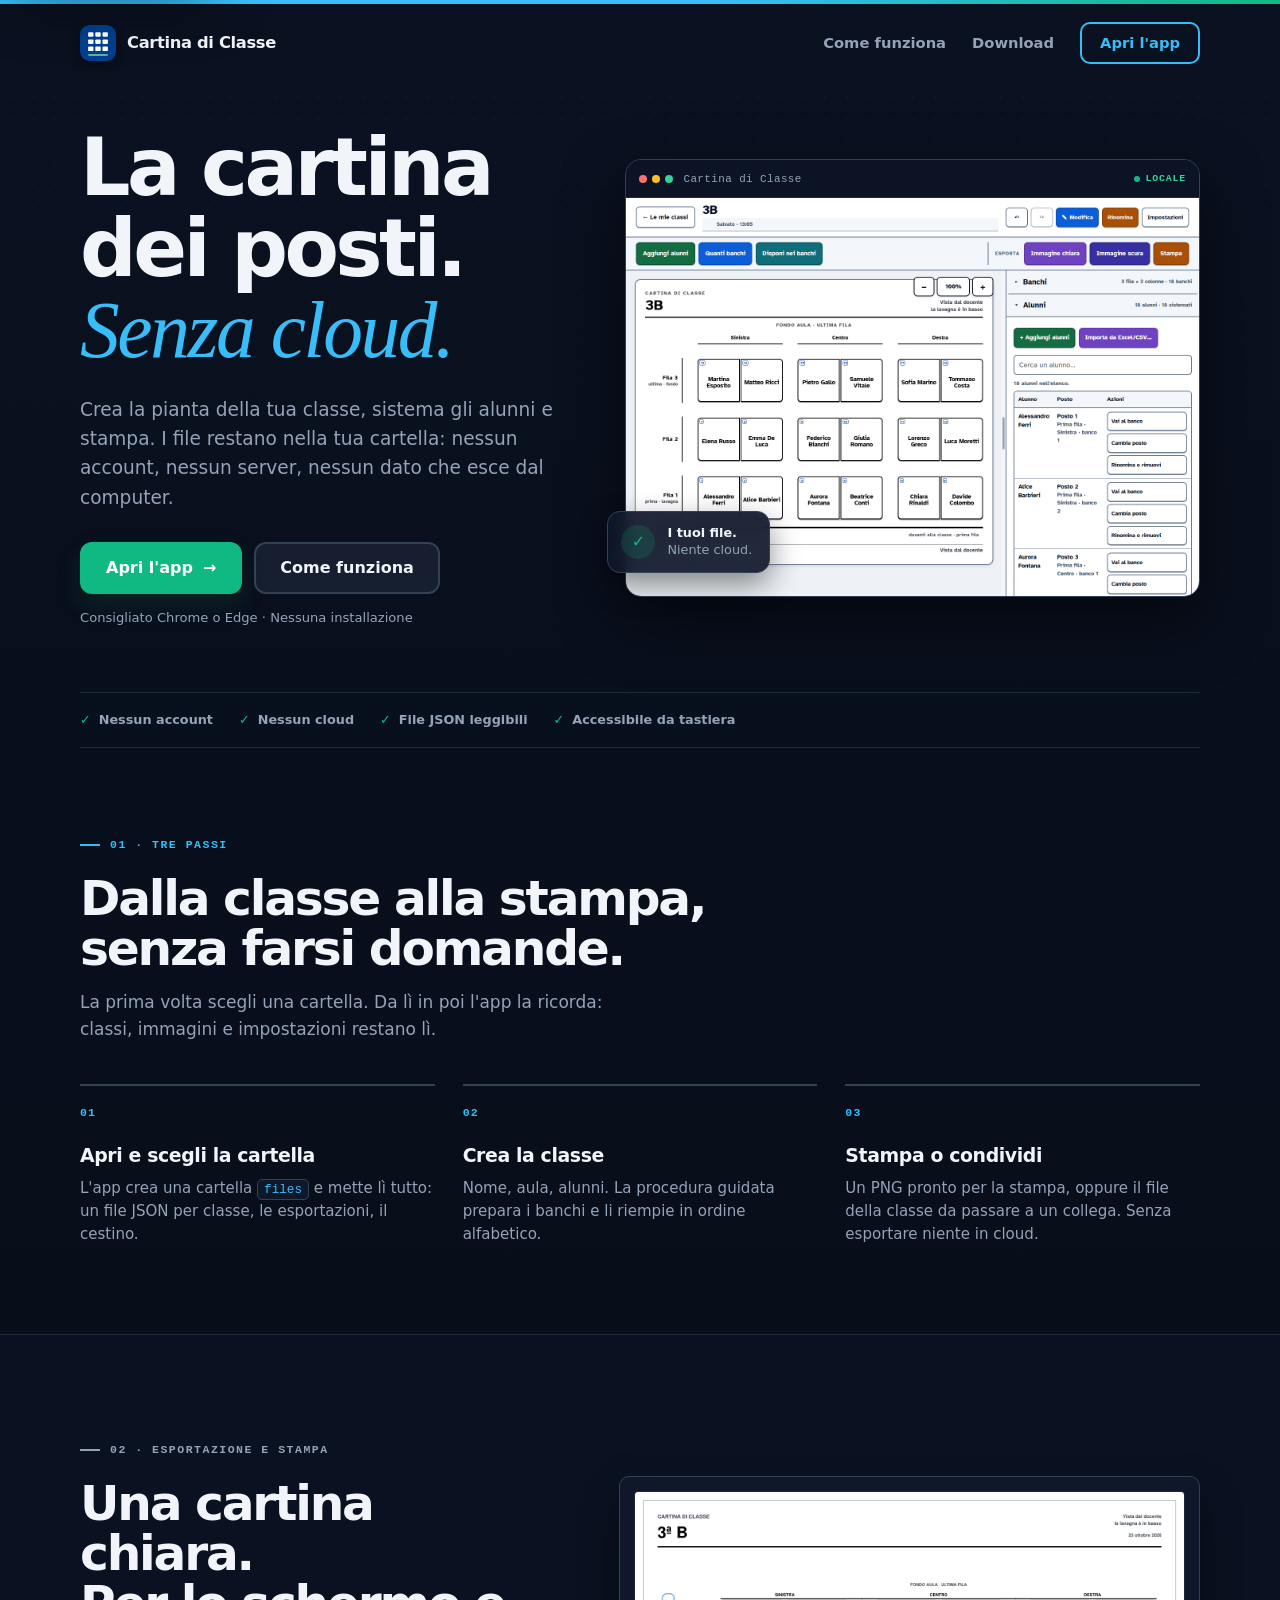
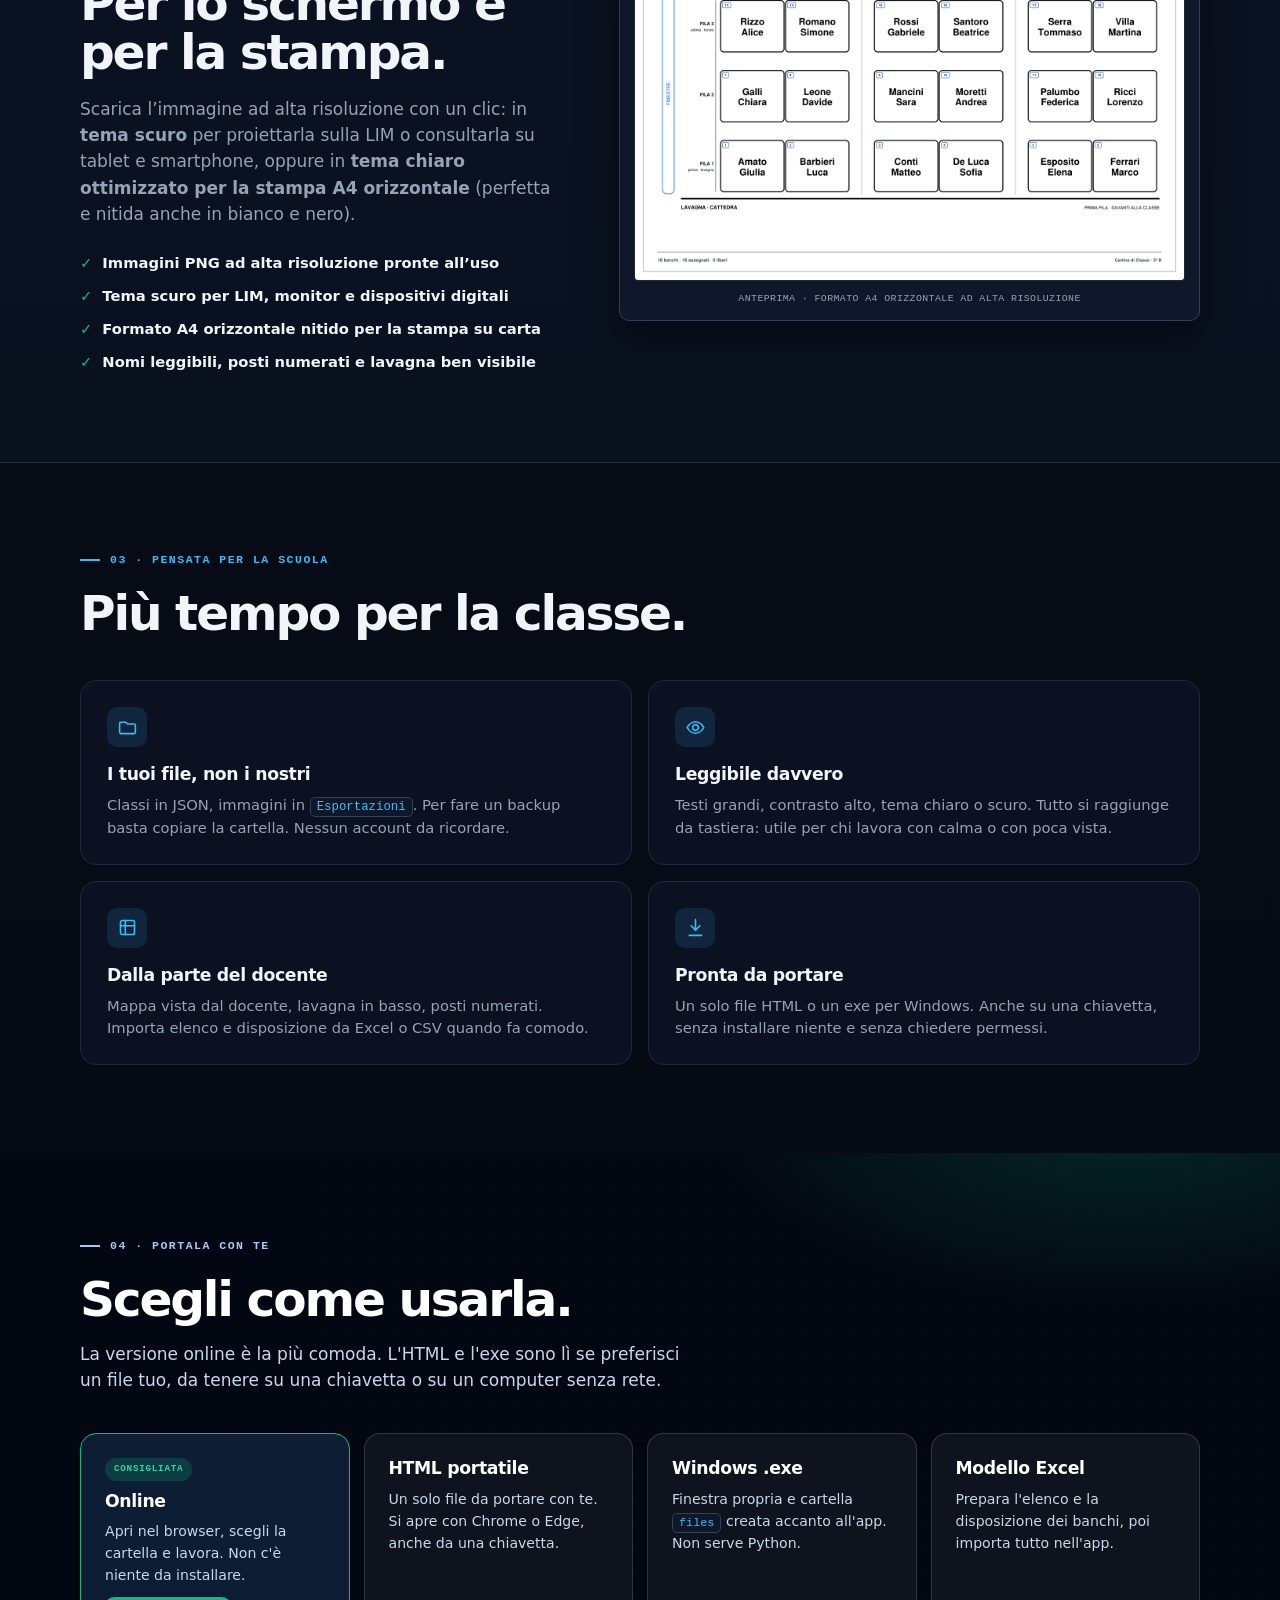
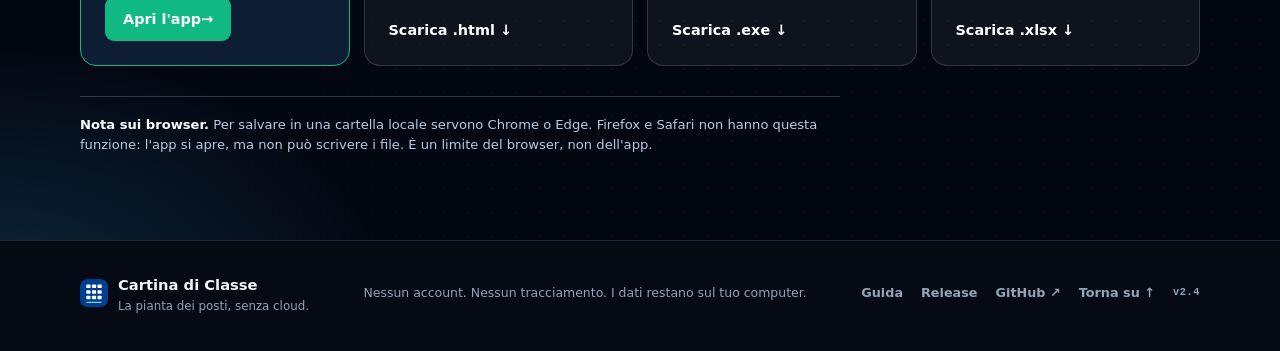
==== commit 57f23131: "Improve HTML content formatting in index.html Updated text for better readability and formatting." ====
--- a/docs/index.html
+++ b/docs/index.html
@@ -733,7 +733,7 @@
       <div class="section-head">
         <p class="kicker">01 · Tre passi</p>
         <h2>Dalla classe alla stampa,<br>senza farsi domande.</h2>
-        <p>La prima volta scegli una cartella. Da lì in poi l'app la ricorda: classi, immagini e impostazioni restano lì.</p>
+        <p>La prima volta scegli una cartella. Da lì in poi l'app la ricorda: <br> classi, immagini e impostazioni restano lì.</p>
       </div>
       <div class="steps">
         <article class="step">
@@ -779,7 +779,7 @@
     <div class="wrap">
       <div class="section-head">
         <p class="kicker">03 · Pensata per la scuola</p>
-        <h2>Meno cose da spiegare.<br>Più tempo per la classe.</h2>
+        <h2>Più tempo per la classe.</h2>
       </div>
       <div class="feature-grid">
         <article class="feature">
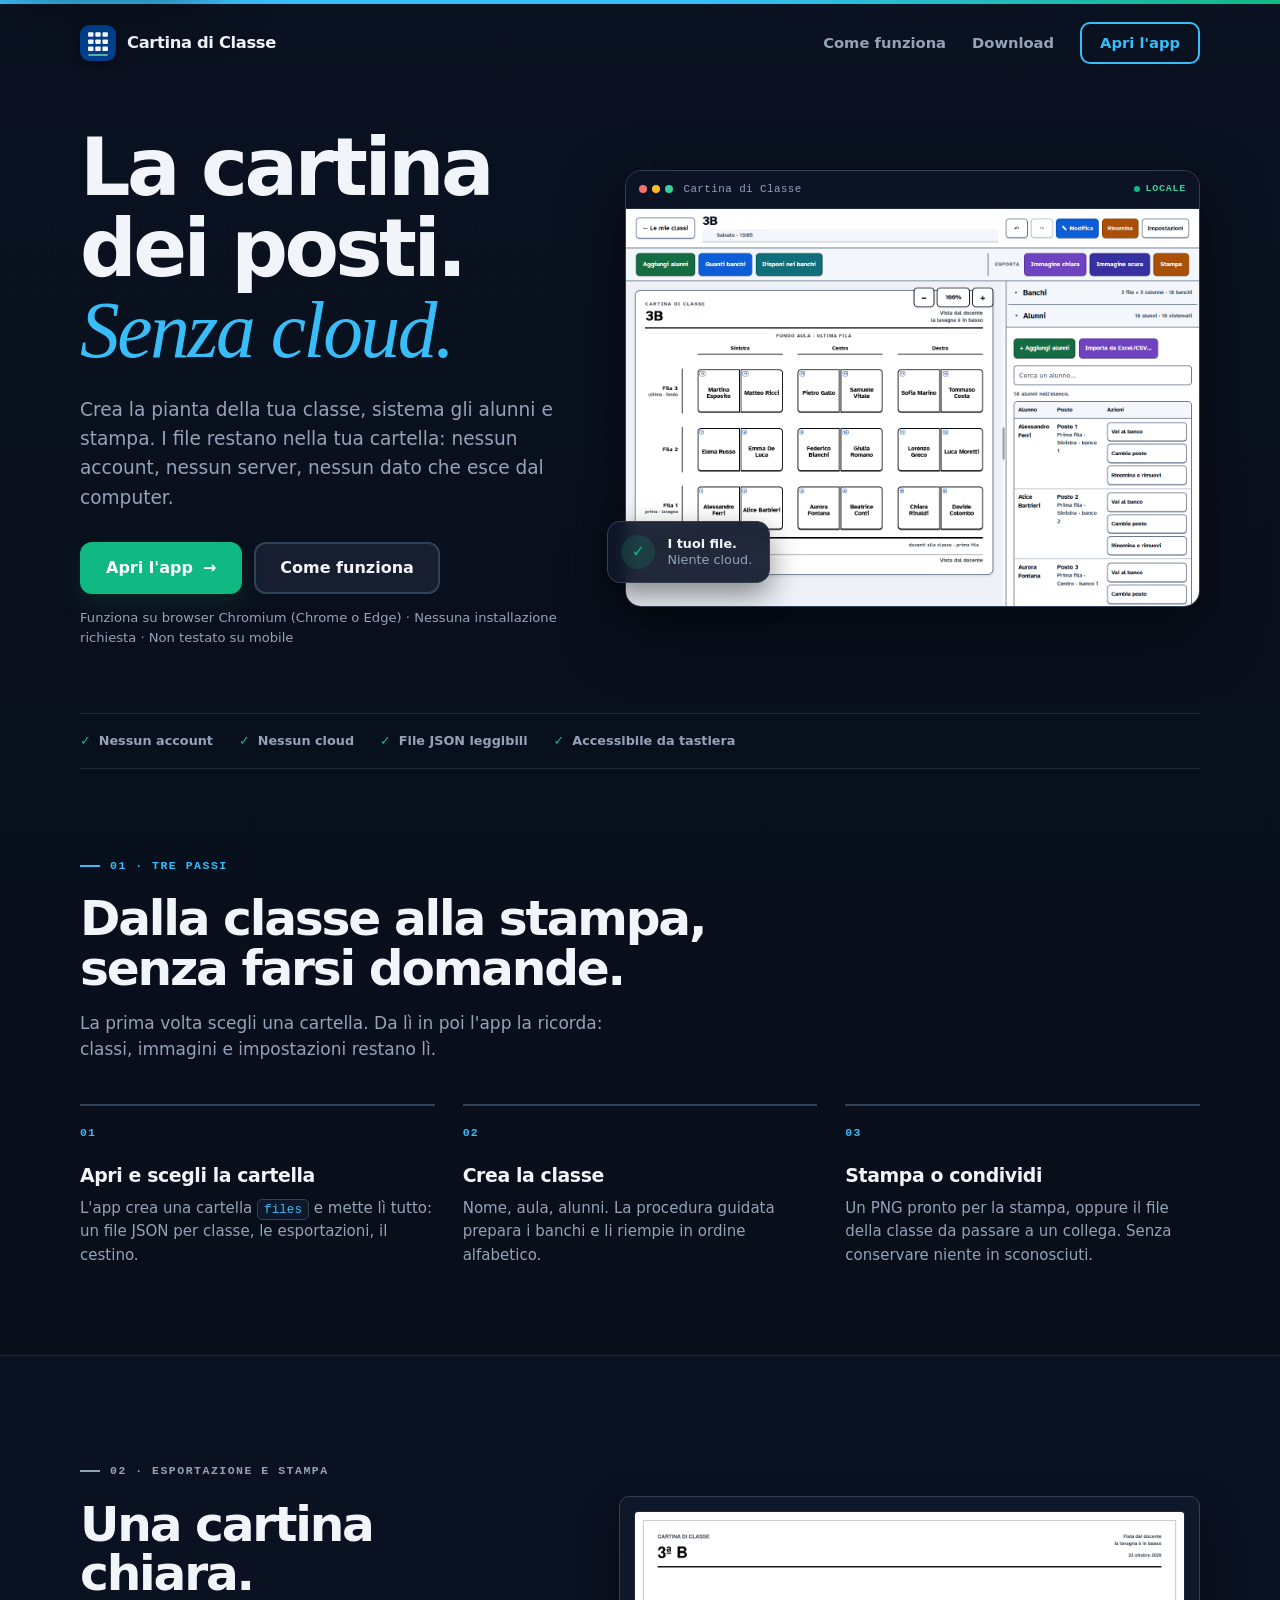
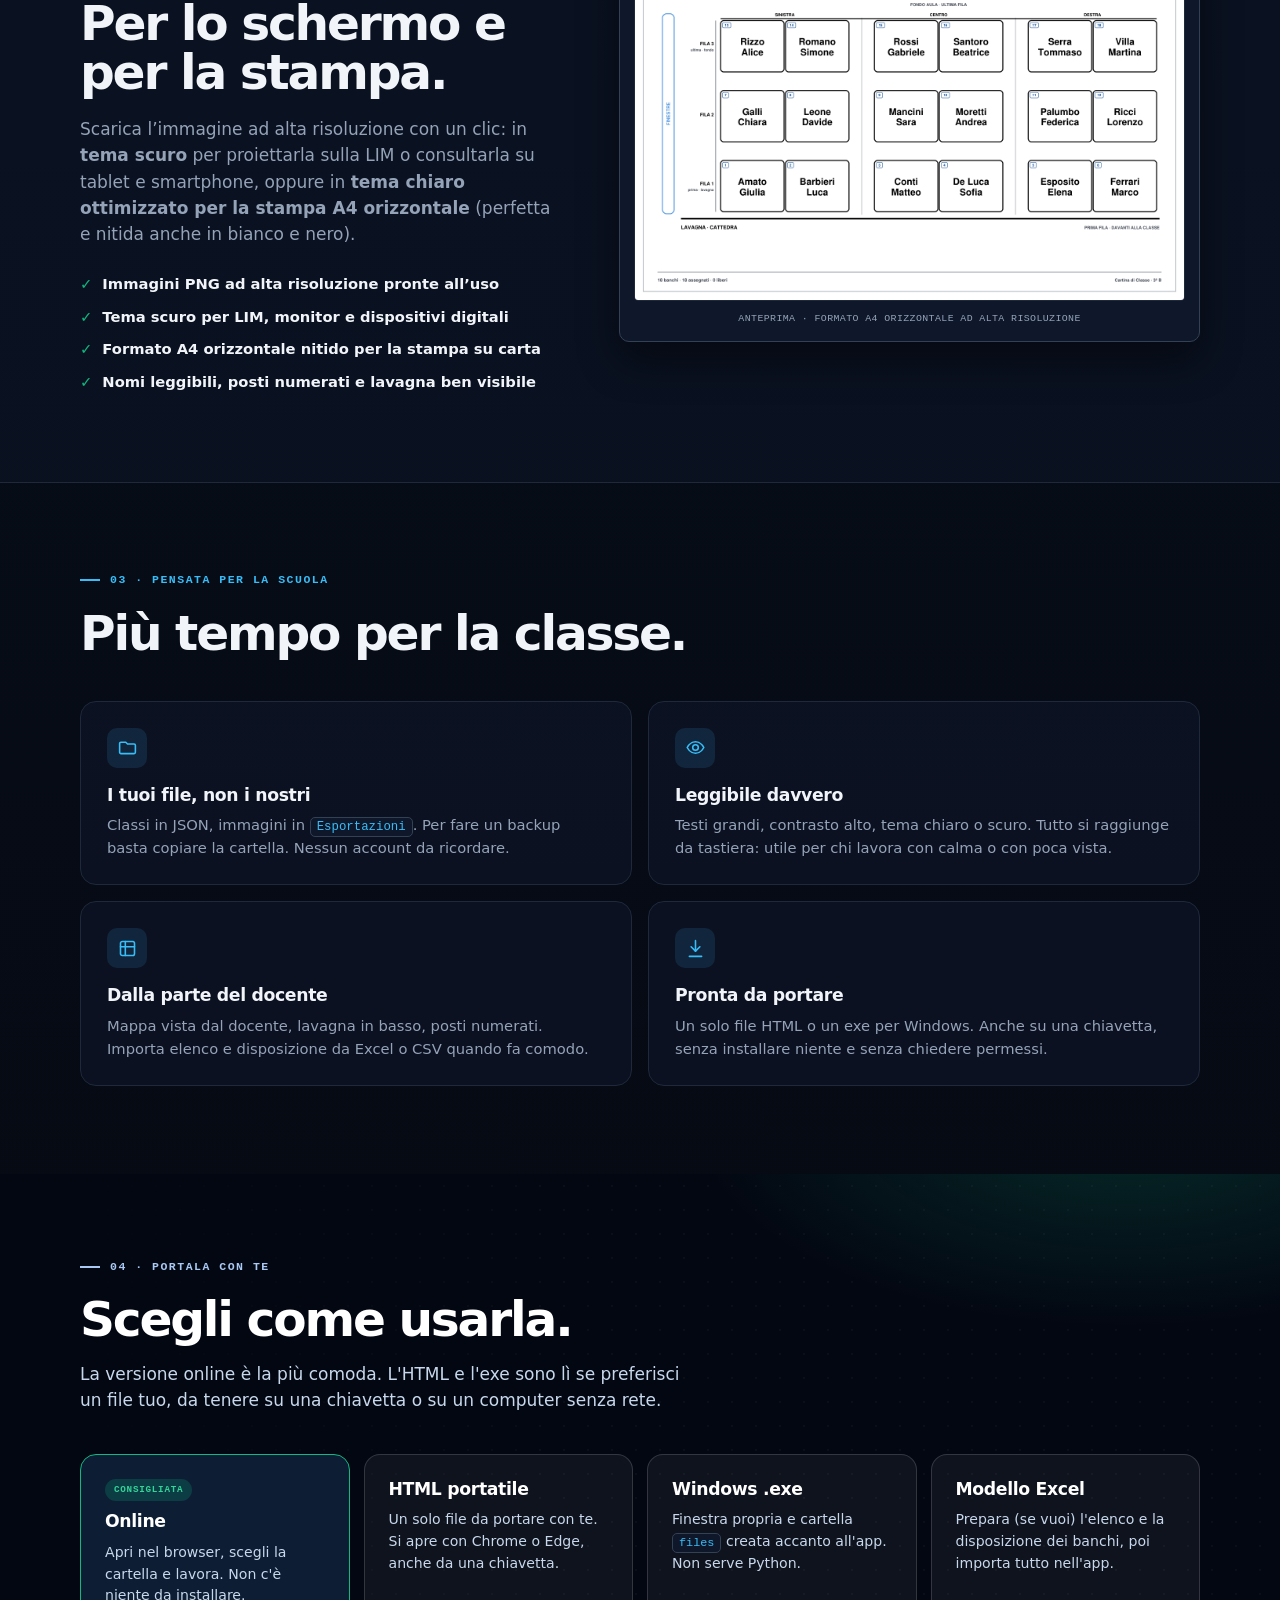
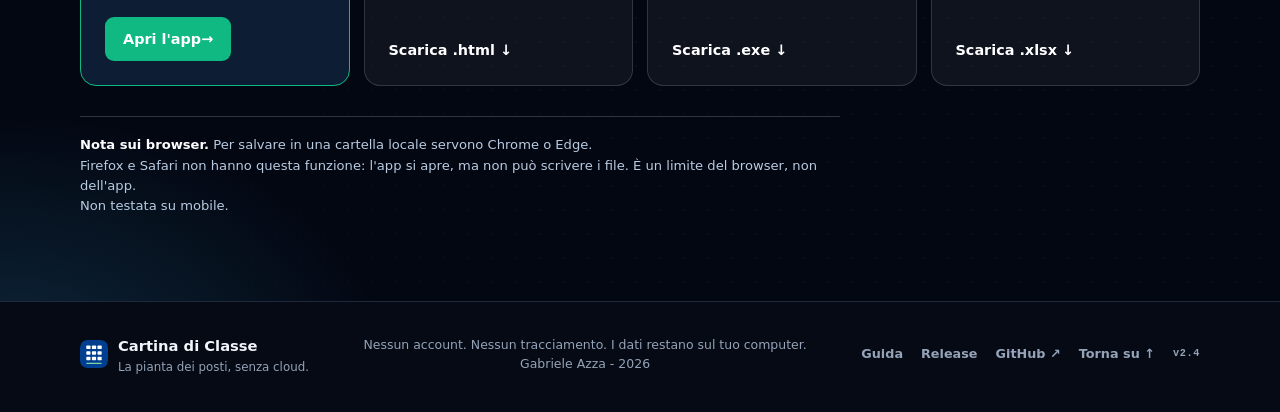
==== commit 89a73735: "Aggiorna il testo informativo e le note sui browser in index.html" ====
--- a/docs/index.html
+++ b/docs/index.html
@@ -699,7 +699,7 @@
           <a class="btn btn-primary" href="./app.html">Apri l'app <span aria-hidden="true">→</span></a>
           <a class="btn btn-quiet" href="#come-funziona">Come funziona</a>
         </div>
-        <p class="micro">Consigliato Chrome o Edge · Nessuna installazione</p>
+        <p class="micro">Funziona su browser Chromium (Chrome o Edge) · Nessuna installazione richiesta · Non testato su mobile</p>
       </div>
 
       <div class="hero-visual">
@@ -749,7 +749,7 @@
         <article class="step">
           <span class="step-num" aria-hidden="true">03</span>
           <h3>Stampa o condividi</h3>
-          <p>Un PNG pronto per la stampa, oppure il file della classe da passare a un collega. Senza esportare niente in cloud.</p>
+          <p>Un PNG pronto per la stampa, oppure il file della classe da passare a un collega. Senza conservare niente in sconosciuti.</p>
         </article>
       </div>
     </div>
@@ -838,11 +838,11 @@
         </article>
         <article class="download-card">
           <h3>Modello Excel</h3>
-          <p>Prepara l'elenco e la disposizione dei banchi, poi importa tutto nell'app.</p>
+          <p>Prepara (se vuoi) l'elenco e la disposizione dei banchi, poi importa tutto nell'app.</p>
           <a class="card-link" href="./Modello_Planimetria_Classi.xlsx" download>Scarica .xlsx <span aria-hidden="true">↓</span></a>
         </article>
       </div>
-      <p class="browser-note"><strong>Nota sui browser.</strong> Per salvare in una cartella locale servono Chrome o Edge. Firefox e Safari non hanno questa funzione: l'app si apre, ma non può scrivere i file. È un limite del browser, non dell'app.</p>
+      <p class="browser-note"><strong>Nota sui browser.</strong> Per salvare in una cartella locale servono Chrome o Edge. <br>Firefox e Safari non hanno questa funzione: l'app si apre, ma non può scrivere i file. È un limite del browser, non dell'app. <br> Non testata su mobile.</p>
     </div>
   </section>
 </main>
@@ -869,7 +869,7 @@
       </span>
       <span><strong>Cartina di Classe</strong><small>La pianta dei posti, senza cloud.</small></span>
     </div>
-    <p class="footer-copy">Nessun account. Nessun tracciamento. I dati restano sul tuo computer.</p>
+    <p class="footer-copy">Nessun account. Nessun tracciamento. I dati restano sul tuo computer. <br>Gabriele Azza - 2026</p>
     <div class="footer-links">
       <a id="guide-link" href="https://github.com/gab2412/Mappatura_classi/blob/main/GUIDA.md">Guida</a>
       <a id="releases-link" href="https://github.com/gab2412/Mappatura_classi/releases">Release</a>
